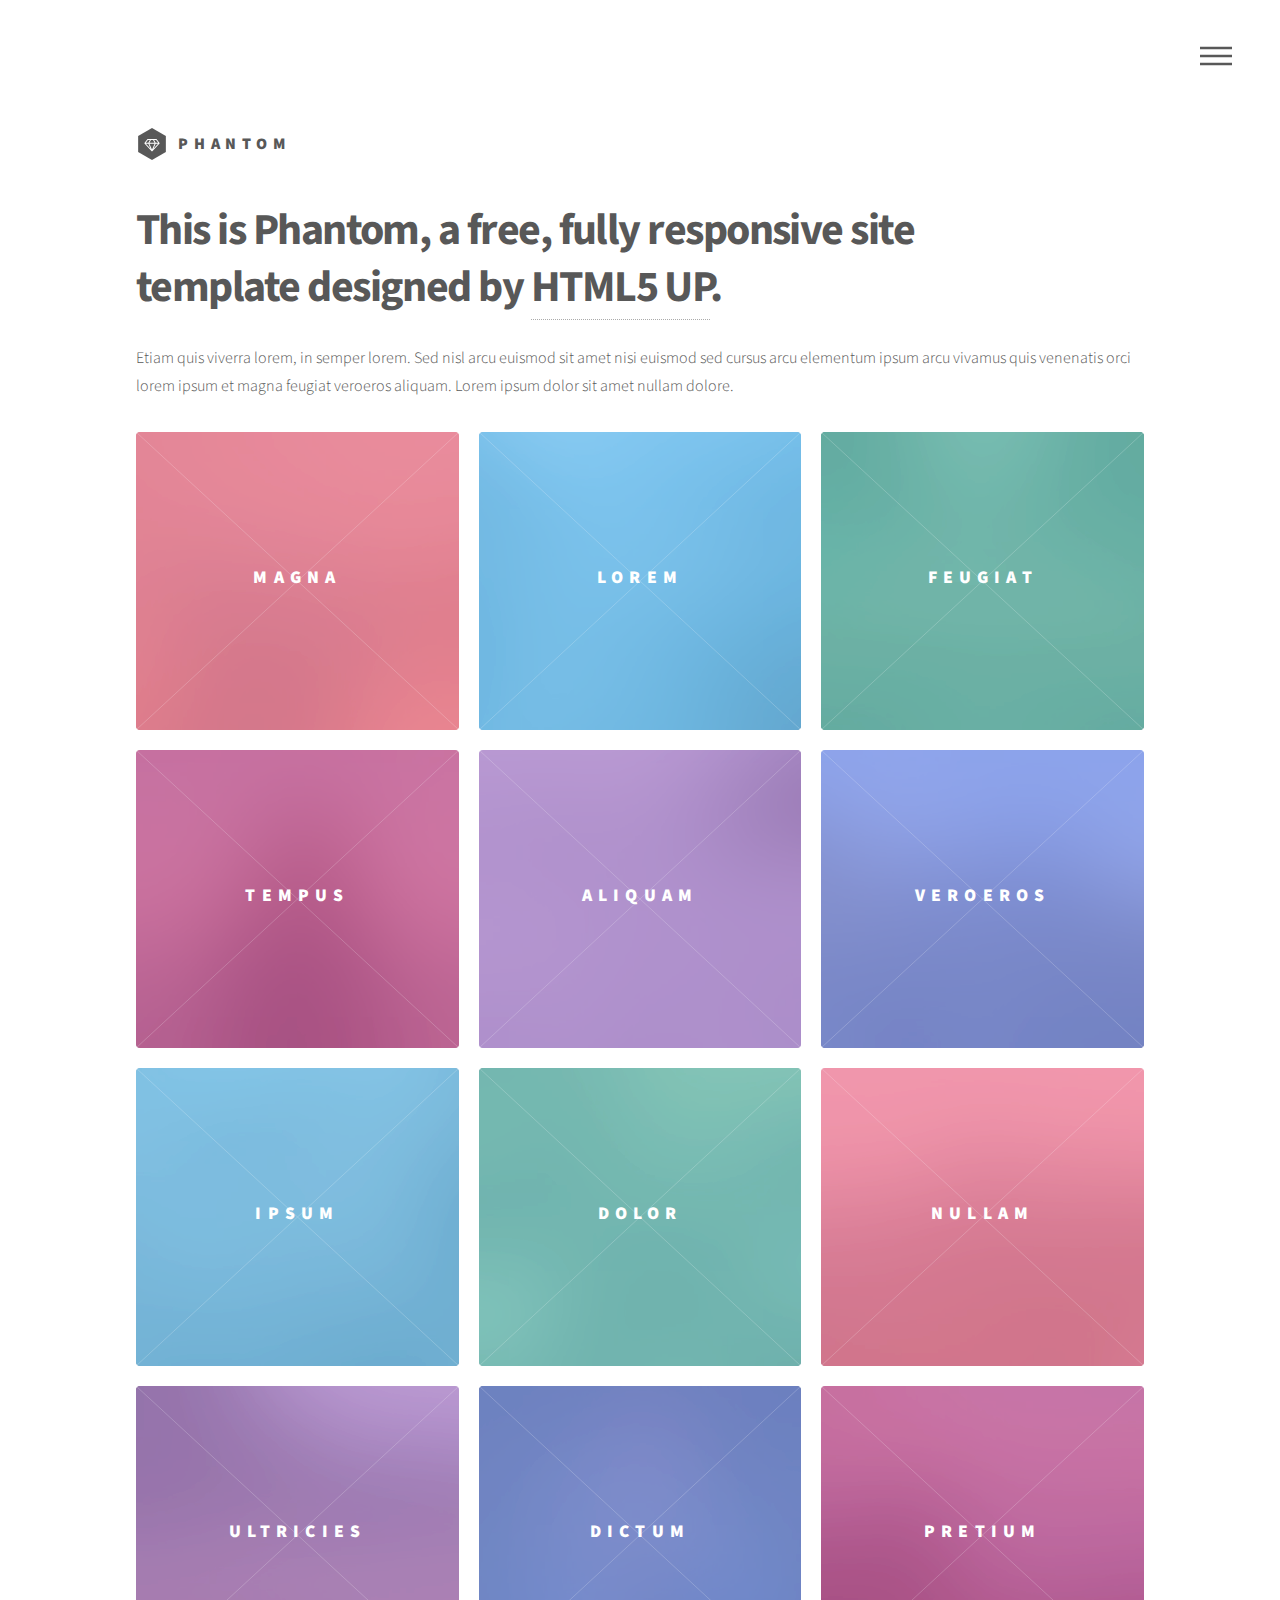
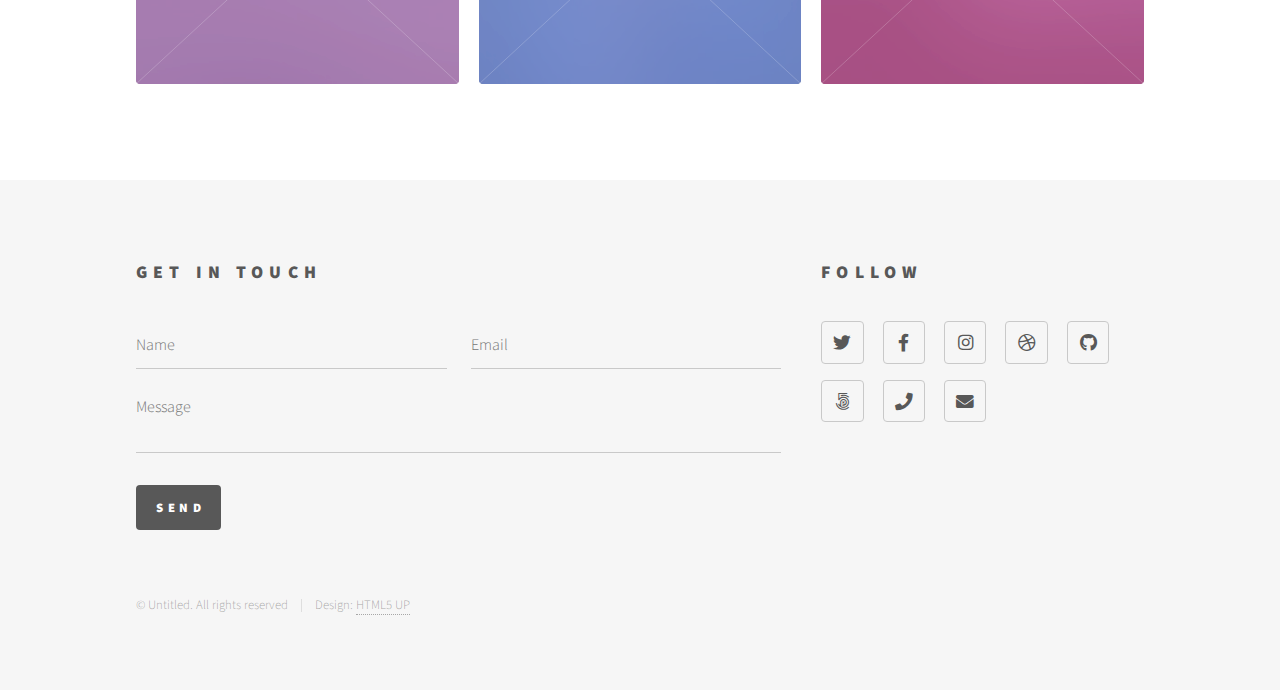
==== index.html @ 8026eed3 "Add files via upload" ====
<!DOCTYPE HTML>
<!--
	Phantom by HTML5 UP
	html5up.net | @ajlkn
	Free for personal and commercial use under the CCA 3.0 license (html5up.net/license)
-->
<html>
	<head>
		<title>Phantom by HTML5 UP</title>
		<meta charset="utf-8" />
		<meta name="viewport" content="width=device-width, initial-scale=1, user-scalable=no" />
		<link rel="stylesheet" href="assets/css/main.css" />
		<noscript><link rel="stylesheet" href="assets/css/noscript.css" /></noscript>
	</head>
	<body class="is-preload">
		<!-- Wrapper -->
			<div id="wrapper">

				<!-- Header -->
					<header id="header">
						<div class="inner">

							<!-- Logo -->
								<a href="index.html" class="logo">
									<span class="symbol"><img src="images/logo.svg" alt="" /></span><span class="title">Phantom</span>
								</a>

							<!-- Nav -->
								<nav>
									<ul>
										<li><a href="#menu">Menu</a></li>
									</ul>
								</nav>

						</div>
					</header>

				<!-- Menu -->
					<nav id="menu">
						<h2>Menu</h2>
						<ul>
							<li><a href="index.html">Home</a></li>
							<li><a href="generic.html">Ipsum veroeros</a></li>
							<li><a href="generic.html">Tempus etiam</a></li>
							<li><a href="generic.html">Consequat dolor</a></li>
							<li><a href="elements.html">Elements</a></li>
						</ul>
					</nav>

				<!-- Main -->
					<div id="main">
						<div class="inner">
							<header>
								<h1>This is Phantom, a free, fully responsive site<br />
								template designed by <a href="http://html5up.net">HTML5 UP</a>.</h1>
								<p>Etiam quis viverra lorem, in semper lorem. Sed nisl arcu euismod sit amet nisi euismod sed cursus arcu elementum ipsum arcu vivamus quis venenatis orci lorem ipsum et magna feugiat veroeros aliquam. Lorem ipsum dolor sit amet nullam dolore.</p>
							</header>
							<section class="tiles">
								<article class="style1">
									<span class="image">
										<img src="images/pic01.jpg" alt="" />
									</span>
									<a href="generic.html">
										<h2>Magna</h2>
										<div class="content">
											<p>Sed nisl arcu euismod sit amet nisi lorem etiam dolor veroeros et feugiat.</p>
										</div>
									</a>
								</article>
								<article class="style2">
									<span class="image">
										<img src="images/pic02.jpg" alt="" />
									</span>
									<a href="generic.html">
										<h2>Lorem</h2>
										<div class="content">
											<p>Sed nisl arcu euismod sit amet nisi lorem etiam dolor veroeros et feugiat.</p>
										</div>
									</a>
								</article>
								<article class="style3">
									<span class="image">
										<img src="images/pic03.jpg" alt="" />
									</span>
									<a href="generic.html">
										<h2>Feugiat</h2>
										<div class="content">
											<p>Sed nisl arcu euismod sit amet nisi lorem etiam dolor veroeros et feugiat.</p>
										</div>
									</a>
								</article>
								<article class="style4">
									<span class="image">
										<img src="images/pic04.jpg" alt="" />
									</span>
									<a href="generic.html">
										<h2>Tempus</h2>
										<div class="content">
											<p>Sed nisl arcu euismod sit amet nisi lorem etiam dolor veroeros et feugiat.</p>
										</div>
									</a>
								</article>
								<article class="style5">
									<span class="image">
										<img src="images/pic05.jpg" alt="" />
									</span>
									<a href="generic.html">
										<h2>Aliquam</h2>
										<div class="content">
											<p>Sed nisl arcu euismod sit amet nisi lorem etiam dolor veroeros et feugiat.</p>
										</div>
									</a>
								</article>
								<article class="style6">
									<span class="image">
										<img src="images/pic06.jpg" alt="" />
									</span>
									<a href="generic.html">
										<h2>Veroeros</h2>
										<div class="content">
											<p>Sed nisl arcu euismod sit amet nisi lorem etiam dolor veroeros et feugiat.</p>
										</div>
									</a>
								</article>
								<article class="style2">
									<span class="image">
										<img src="images/pic07.jpg" alt="" />
									</span>
									<a href="generic.html">
										<h2>Ipsum</h2>
										<div class="content">
											<p>Sed nisl arcu euismod sit amet nisi lorem etiam dolor veroeros et feugiat.</p>
										</div>
									</a>
								</article>
								<article class="style3">
									<span class="image">
										<img src="images/pic08.jpg" alt="" />
									</span>
									<a href="generic.html">
										<h2>Dolor</h2>
										<div class="content">
											<p>Sed nisl arcu euismod sit amet nisi lorem etiam dolor veroeros et feugiat.</p>
										</div>
									</a>
								</article>
								<article class="style1">
									<span class="image">
										<img src="images/pic09.jpg" alt="" />
									</span>
									<a href="generic.html">
										<h2>Nullam</h2>
										<div class="content">
											<p>Sed nisl arcu euismod sit amet nisi lorem etiam dolor veroeros et feugiat.</p>
										</div>
									</a>
								</article>
								<article class="style5">
									<span class="image">
										<img src="images/pic10.jpg" alt="" />
									</span>
									<a href="generic.html">
										<h2>Ultricies</h2>
										<div class="content">
											<p>Sed nisl arcu euismod sit amet nisi lorem etiam dolor veroeros et feugiat.</p>
										</div>
									</a>
								</article>
								<article class="style6">
									<span class="image">
										<img src="images/pic11.jpg" alt="" />
									</span>
									<a href="generic.html">
										<h2>Dictum</h2>
										<div class="content">
											<p>Sed nisl arcu euismod sit amet nisi lorem etiam dolor veroeros et feugiat.</p>
										</div>
									</a>
								</article>
								<article class="style4">
									<span class="image">
										<img src="images/pic12.jpg" alt="" />
									</span>
									<a href="generic.html">
										<h2>Pretium</h2>
										<div class="content">
											<p>Sed nisl arcu euismod sit amet nisi lorem etiam dolor veroeros et feugiat.</p>
										</div>
									</a>
								</article>
							</section>
						</div>
					</div>

				<!-- Footer -->
					<footer id="footer">
						<div class="inner">
							<section>
								<h2>Get in touch</h2>
								<form method="post" action="#">
									<div class="fields">
										<div class="field half">
											<input type="text" name="name" id="name" placeholder="Name" />
										</div>
										<div class="field half">
											<input type="email" name="email" id="email" placeholder="Email" />
										</div>
										<div class="field">
											<textarea name="message" id="message" placeholder="Message"></textarea>
										</div>
									</div>
									<ul class="actions">
										<li><input type="submit" value="Send" class="primary" /></li>
									</ul>
								</form>
							</section>
							<section>
								<h2>Follow</h2>
								<ul class="icons">
									<li><a href="#" class="icon brands style2 fa-twitter"><span class="label">Twitter</span></a></li>
									<li><a href="#" class="icon brands style2 fa-facebook-f"><span class="label">Facebook</span></a></li>
									<li><a href="#" class="icon brands style2 fa-instagram"><span class="label">Instagram</span></a></li>
									<li><a href="#" class="icon brands style2 fa-dribbble"><span class="label">Dribbble</span></a></li>
									<li><a href="#" class="icon brands style2 fa-github"><span class="label">GitHub</span></a></li>
									<li><a href="#" class="icon brands style2 fa-500px"><span class="label">500px</span></a></li>
									<li><a href="#" class="icon solid style2 fa-phone"><span class="label">Phone</span></a></li>
									<li><a href="#" class="icon solid style2 fa-envelope"><span class="label">Email</span></a></li>
								</ul>
							</section>
							<ul class="copyright">
								<li>&copy; Untitled. All rights reserved</li><li>Design: <a href="http://html5up.net">HTML5 UP</a></li>
							</ul>
						</div>
					</footer>

			</div>

		<!-- Scripts -->
			<script src="assets/js/jquery.min.js"></script>
			<script src="assets/js/browser.min.js"></script>
			<script src="assets/js/breakpoints.min.js"></script>
			<script src="assets/js/util.js"></script>
			<script src="assets/js/main.js"></script>

	</body>
</html>
---- assets/css/main.css ----
@import url(fontawesome-all.min.css);
@import url("https://fonts.googleapis.com/css?family=Source+Sans+Pro:300,700,900");

/*
	Phantom by HTML5 UP
	html5up.net | @ajlkn
	Free for personal and commercial use under the CCA 3.0 license (html5up.net/license)
*/

html, body, div, span, applet, object,
iframe, h1, h2, h3, h4, h5, h6, p, blockquote,
pre, a, abbr, acronym, address, big, cite,
code, del, dfn, em, img, ins, kbd, q, s, samp,
small, strike, strong, sub, sup, tt, var, b,
u, i, center, dl, dt, dd, ol, ul, li, fieldset,
form, label, legend, table, caption, tbody,
tfoot, thead, tr, th, td, article, aside,
canvas, details, embed, figure, figcaption,
footer, header, hgroup, menu, nav, output, ruby,
section, summary, time, mark, audio, video {
	margin: 0;
	padding: 0;
	border: 0;
	font-size: 100%;
	font: inherit;
	vertical-align: baseline;}

article, aside, details, figcaption, figure,
footer, header, hgroup, menu, nav, section {
	display: block;}

body {
	line-height: 1;
}

ol, ul {
	list-style: none;
}

blockquote, q {
	quotes: none;
}

	blockquote:before, blockquote:after, q:before, q:after {
		content: '';
		content: none;
	}

table {
	border-collapse: collapse;
	border-spacing: 0;
}

body {
	-webkit-text-size-adjust: none;
}

mark {
	background-color: transparent;
	color: inherit;
}

input::-moz-focus-inner {
	border: 0;
	padding: 0;
}

input, select, textarea {
	-moz-appearance: none;
	-webkit-appearance: none;
	-ms-appearance: none;
	appearance: none;
}

/* Basic */

	@-ms-viewport {
		width: device-width;
	}

	body {
		-ms-overflow-style: scrollbar;
	}

	@media screen and (max-width: 480px) {

		html, body {
			min-width: 320px;
		}

	}

	html {
		box-sizing: border-box;
	}

	*, *:before, *:after {
		box-sizing: inherit;
	}

	body {
		background: #ffffff;
	}

		body.is-preload *, body.is-preload *:before, body.is-preload *:after {
			-moz-animation: none !important;
			-webkit-animation: none !important;
			-ms-animation: none !important;
			animation: none !important;
			-moz-transition: none !important;
			-webkit-transition: none !important;
			-ms-transition: none !important;
			transition: none !important;
		}

/* Type */

	body, input, select, textarea {
		color: #585858;
		font-family: "Source Sans Pro", Helvetica, sans-serif;
		font-size: 16pt;
		font-weight: 300;
		line-height: 1.75;
	}

		@media screen and (max-width: 1680px) {

			body, input, select, textarea {
				font-size: 14pt;
			}

		}

		@media screen and (max-width: 1280px) {

			body, input, select, textarea {
				font-size: 12pt;
			}

		}

	a {
		-moz-transition: border-bottom-color 0.2s ease, color 0.2s ease;
		-webkit-transition: border-bottom-color 0.2s ease, color 0.2s ease;
		-ms-transition: border-bottom-color 0.2s ease, color 0.2s ease;
		transition: border-bottom-color 0.2s ease, color 0.2s ease;
		text-decoration: none;
		color: #585858;
		border-bottom: dotted 1px rgba(88, 88, 88, 0.5);
	}

		a:hover {
			border-bottom-color: transparent;
			color: #f2849e !important;
		}

	strong, b {
		font-weight: 900;
	}

	em, i {
		font-style: italic;
	}

	p {
		margin: 0 0 2em 0;
	}

	h1 {
		font-size: 2.75em;
		font-weight: 700;
		line-height: 1.3;
		margin: 0 0 1em 0;
		letter-spacing: -0.035em;
	}

		h1 a {
			color: inherit;
		}

		@media screen and (max-width: 736px) {

			h1 {
				font-size: 2em;
				margin: 0 0 1em 0;
			}

		}

		@media screen and (max-width: 360px) {

			h1 {
				font-size: 1.75em;
			}

		}

	h2, h3, h4, h5, h6 {
		font-weight: 900;
		line-height: 1.5;
		margin: 0 0 2em 0;
		text-transform: uppercase;
		letter-spacing: 0.35em;
	}

		h2 a, h3 a, h4 a, h5 a, h6 a {
			color: inherit;
		}

	h2 {
		font-size: 1.1em;
	}

	h3 {
		font-size: 1em;
	}

	h4 {
		font-size: 0.8em;
	}

	h5 {
		font-size: 0.8em;
	}

	h6 {
		font-size: 0.8em;
	}

	@media screen and (max-width: 980px) {

		h1 br, h2 br, h3 br, h4 br, h5 br, h6 br {
			display: none;
		}

	}

	@media screen and (max-width: 736px) {

		h2 {
			font-size: 1em;
		}

		h3 {
			font-size: 0.8em;
		}

	}

	sub {
		font-size: 0.8em;
		position: relative;
		top: 0.5em;
	}

	sup {
		font-size: 0.8em;
		position: relative;
		top: -0.5em;
	}

	blockquote {
		border-left: solid 4px #c9c9c9;
		font-style: italic;
		margin: 0 0 2em 0;
		padding: 0.5em 0 0.5em 2em;
	}

	code {
		background: rgba(144, 144, 144, 0.075);
		border-radius: 4px;
		border: solid 1px #c9c9c9;
		font-family: "Courier New", monospace;
		font-size: 0.9em;
		margin: 0 0.25em;
		padding: 0.25em 0.65em;
	}

	pre {
		-webkit-overflow-scrolling: touch;
		font-family: "Courier New", monospace;
		font-size: 0.9em;
		margin: 0 0 2em 0;
	}

		pre code {
			display: block;
			line-height: 1.75;
			padding: 1em 1.5em;
			overflow-x: auto;
		}

	hr {
		border: 0;
		border-bottom: solid 1px #c9c9c9;
		margin: 2em 0;
	}

		hr.major {
			margin: 3em 0;
		}

	.align-left {
		text-align: left;
	}

	.align-center {
		text-align: center;
	}

	.align-right {
		text-align: right;
	}

/* Row */

	.row {
		display: flex;
		flex-wrap: wrap;
		box-sizing: border-box;
		align-items: stretch;
	}

		.row > * {
			box-sizing: border-box;
		}

		.row.gtr-uniform > * > :last-child {
			margin-bottom: 0;
		}

		.row.aln-left {
			justify-content: flex-start;
		}

		.row.aln-center {
			justify-content: center;
		}

		.row.aln-right {
			justify-content: flex-end;
		}

		.row.aln-top {
			align-items: flex-start;
		}

		.row.aln-middle {
			align-items: center;
		}

		.row.aln-bottom {
			align-items: flex-end;
		}

		.row > .imp {
			order: -1;
		}

		.row > .col-1 {
			width: 8.33333%;
		}

		.row > .off-1 {
			margin-left: 8.33333%;
		}

		.row > .col-2 {
			width: 16.66667%;
		}

		.row > .off-2 {
			margin-left: 16.66667%;
		}

		.row > .col-3 {
			width: 25%;
		}

		.row > .off-3 {
			margin-left: 25%;
		}

		.row > .col-4 {
			width: 33.33333%;
		}

		.row > .off-4 {
			margin-left: 33.33333%;
		}

		.row > .col-5 {
			width: 41.66667%;
		}

		.row > .off-5 {
			margin-left: 41.66667%;
		}

		.row > .col-6 {
			width: 50%;
		}

		.row > .off-6 {
			margin-left: 50%;
		}

		.row > .col-7 {
			width: 58.33333%;
		}

		.row > .off-7 {
			margin-left: 58.33333%;
		}

		.row > .col-8 {
			width: 66.66667%;
		}

		.row > .off-8 {
			margin-left: 66.66667%;
		}

		.row > .col-9 {
			width: 75%;
		}

		.row > .off-9 {
			margin-left: 75%;
		}

		.row > .col-10 {
			width: 83.33333%;
		}

		.row > .off-10 {
			margin-left: 83.33333%;
		}

		.row > .col-11 {
			width: 91.66667%;
		}

		.row > .off-11 {
			margin-left: 91.66667%;
		}

		.row > .col-12 {
			width: 100%;
		}

		.row > .off-12 {
			margin-left: 100%;
		}

		.row.gtr-0 {
			margin-top: 0;
			margin-left: 0em;
		}

			.row.gtr-0 > * {
				padding: 0 0 0 0em;
			}

			.row.gtr-0.gtr-uniform {
				margin-top: 0em;
			}

				.row.gtr-0.gtr-uniform > * {
					padding-top: 0em;
				}

		.row.gtr-25 {
			margin-top: 0;
			margin-left: -0.5em;
		}

			.row.gtr-25 > * {
				padding: 0 0 0 0.5em;
			}

			.row.gtr-25.gtr-uniform {
				margin-top: -0.5em;
			}

				.row.gtr-25.gtr-uniform > * {
					padding-top: 0.5em;
				}

		.row.gtr-50 {
			margin-top: 0;
			margin-left: -1em;
		}

			.row.gtr-50 > * {
				padding: 0 0 0 1em;
			}

			.row.gtr-50.gtr-uniform {
				margin-top: -1em;
			}

				.row.gtr-50.gtr-uniform > * {
					padding-top: 1em;
				}

		.row {
			margin-top: 0;
			margin-left: -2em;
		}

			.row > * {
				padding: 0 0 0 2em;
			}

			.row.gtr-uniform {
				margin-top: -2em;
			}

				.row.gtr-uniform > * {
					padding-top: 2em;
				}

		.row.gtr-150 {
			margin-top: 0;
			margin-left: -3em;
		}

			.row.gtr-150 > * {
				padding: 0 0 0 3em;
			}

			.row.gtr-150.gtr-uniform {
				margin-top: -3em;
			}

				.row.gtr-150.gtr-uniform > * {
					padding-top: 3em;
				}

		.row.gtr-200 {
			margin-top: 0;
			margin-left: -4em;
		}

			.row.gtr-200 > * {
				padding: 0 0 0 4em;
			}

			.row.gtr-200.gtr-uniform {
				margin-top: -4em;
			}

				.row.gtr-200.gtr-uniform > * {
					padding-top: 4em;
				}

		@media screen and (max-width: 1680px) {

			.row {
				display: flex;
				flex-wrap: wrap;
				box-sizing: border-box;
				align-items: stretch;
			}

				.row > * {
					box-sizing: border-box;
				}

				.row.gtr-uniform > * > :last-child {
					margin-bottom: 0;
				}

				.row.aln-left {
					justify-content: flex-start;
				}

				.row.aln-center {
					justify-content: center;
				}

				.row.aln-right {
					justify-content: flex-end;
				}

				.row.aln-top {
					align-items: flex-start;
				}

				.row.aln-middle {
					align-items: center;
				}

				.row.aln-bottom {
					align-items: flex-end;
				}

				.row > .imp-xlarge {
					order: -1;
				}

				.row > .col-1-xlarge {
					width: 8.33333%;
				}

				.row > .off-1-xlarge {
					margin-left: 8.33333%;
				}

				.row > .col-2-xlarge {
					width: 16.66667%;
				}

				.row > .off-2-xlarge {
					margin-left: 16.66667%;
				}

				.row > .col-3-xlarge {
					width: 25%;
				}

				.row > .off-3-xlarge {
					margin-left: 25%;
				}

				.row > .col-4-xlarge {
					width: 33.33333%;
				}

				.row > .off-4-xlarge {
					margin-left: 33.33333%;
				}

				.row > .col-5-xlarge {
					width: 41.66667%;
				}

				.row > .off-5-xlarge {
					margin-left: 41.66667%;
				}

				.row > .col-6-xlarge {
					width: 50%;
				}

				.row > .off-6-xlarge {
					margin-left: 50%;
				}

				.row > .col-7-xlarge {
					width: 58.33333%;
				}

				.row > .off-7-xlarge {
					margin-left: 58.33333%;
				}

				.row > .col-8-xlarge {
					width: 66.66667%;
				}

				.row > .off-8-xlarge {
					margin-left: 66.66667%;
				}

				.row > .col-9-xlarge {
					width: 75%;
				}

				.row > .off-9-xlarge {
					margin-left: 75%;
				}

				.row > .col-10-xlarge {
					width: 83.33333%;
				}

				.row > .off-10-xlarge {
					margin-left: 83.33333%;
				}

				.row > .col-11-xlarge {
					width: 91.66667%;
				}

				.row > .off-11-xlarge {
					margin-left: 91.66667%;
				}

				.row > .col-12-xlarge {
					width: 100%;
				}

				.row > .off-12-xlarge {
					margin-left: 100%;
				}

				.row.gtr-0 {
					margin-top: 0;
					margin-left: 0em;
				}

					.row.gtr-0 > * {
						padding: 0 0 0 0em;
					}

					.row.gtr-0.gtr-uniform {
						margin-top: 0em;
					}

						.row.gtr-0.gtr-uniform > * {
							padding-top: 0em;
						}

				.row.gtr-25 {
					margin-top: 0;
					margin-left: -0.5em;
				}

					.row.gtr-25 > * {
						padding: 0 0 0 0.5em;
					}

					.row.gtr-25.gtr-uniform {
						margin-top: -0.5em;
					}

						.row.gtr-25.gtr-uniform > * {
							padding-top: 0.5em;
						}

				.row.gtr-50 {
					margin-top: 0;
					margin-left: -1em;
				}

					.row.gtr-50 > * {
						padding: 0 0 0 1em;
					}

					.row.gtr-50.gtr-uniform {
						margin-top: -1em;
					}

						.row.gtr-50.gtr-uniform > * {
							padding-top: 1em;
						}

				.row {
					margin-top: 0;
					margin-left: -2em;
				}

					.row > * {
						padding: 0 0 0 2em;
					}

					.row.gtr-uniform {
						margin-top: -2em;
					}

						.row.gtr-uniform > * {
							padding-top: 2em;
						}

				.row.gtr-150 {
					margin-top: 0;
					margin-left: -3em;
				}

					.row.gtr-150 > * {
						padding: 0 0 0 3em;
					}

					.row.gtr-150.gtr-uniform {
						margin-top: -3em;
					}

						.row.gtr-150.gtr-uniform > * {
							padding-top: 3em;
						}

				.row.gtr-200 {
					margin-top: 0;
					margin-left: -4em;
				}

					.row.gtr-200 > * {
						padding: 0 0 0 4em;
					}

					.row.gtr-200.gtr-uniform {
						margin-top: -4em;
					}

						.row.gtr-200.gtr-uniform > * {
							padding-top: 4em;
						}

		}

		@media screen and (max-width: 1280px) {

			.row {
				display: flex;
				flex-wrap: wrap;
				box-sizing: border-box;
				align-items: stretch;
			}

				.row > * {
					box-sizing: border-box;
				}

				.row.gtr-uniform > * > :last-child {
					margin-bottom: 0;
				}

				.row.aln-left {
					justify-content: flex-start;
				}

				.row.aln-center {
					justify-content: center;
				}

				.row.aln-right {
					justify-content: flex-end;
				}

				.row.aln-top {
					align-items: flex-start;
				}

				.row.aln-middle {
					align-items: center;
				}

				.row.aln-bottom {
					align-items: flex-end;
				}

				.row > .imp-large {
					order: -1;
				}

				.row > .col-1-large {
					width: 8.33333%;
				}

				.row > .off-1-large {
					margin-left: 8.33333%;
				}

				.row > .col-2-large {
					width: 16.66667%;
				}

				.row > .off-2-large {
					margin-left: 16.66667%;
				}

				.row > .col-3-large {
					width: 25%;
				}

				.row > .off-3-large {
					margin-left: 25%;
				}

				.row > .col-4-large {
					width: 33.33333%;
				}

				.row > .off-4-large {
					margin-left: 33.33333%;
				}

				.row > .col-5-large {
					width: 41.66667%;
				}

				.row > .off-5-large {
					margin-left: 41.66667%;
				}

				.row > .col-6-large {
					width: 50%;
				}

				.row > .off-6-large {
					margin-left: 50%;
				}

				.row > .col-7-large {
					width: 58.33333%;
				}

				.row > .off-7-large {
					margin-left: 58.33333%;
				}

				.row > .col-8-large {
					width: 66.66667%;
				}

				.row > .off-8-large {
					margin-left: 66.66667%;
				}

				.row > .col-9-large {
					width: 75%;
				}

				.row > .off-9-large {
					margin-left: 75%;
				}

				.row > .col-10-large {
					width: 83.33333%;
				}

				.row > .off-10-large {
					margin-left: 83.33333%;
				}

				.row > .col-11-large {
					width: 91.66667%;
				}

				.row > .off-11-large {
					margin-left: 91.66667%;
				}

				.row > .col-12-large {
					width: 100%;
				}

				.row > .off-12-large {
					margin-left: 100%;
				}

				.row.gtr-0 {
					margin-top: 0;
					margin-left: 0em;
				}

					.row.gtr-0 > * {
						padding: 0 0 0 0em;
					}

					.row.gtr-0.gtr-uniform {
						margin-top: 0em;
					}

						.row.gtr-0.gtr-uniform > * {
							padding-top: 0em;
						}

				.row.gtr-25 {
					margin-top: 0;
					margin-left: -0.5em;
				}

					.row.gtr-25 > * {
						padding: 0 0 0 0.5em;
					}

					.row.gtr-25.gtr-uniform {
						margin-top: -0.5em;
					}

						.row.gtr-25.gtr-uniform > * {
							padding-top: 0.5em;
						}

				.row.gtr-50 {
					margin-top: 0;
					margin-left: -1em;
				}

					.row.gtr-50 > * {
						padding: 0 0 0 1em;
					}

					.row.gtr-50.gtr-uniform {
						margin-top: -1em;
					}

						.row.gtr-50.gtr-uniform > * {
							padding-top: 1em;
						}

				.row {
					margin-top: 0;
					margin-left: -2em;
				}

					.row > * {
						padding: 0 0 0 2em;
					}

					.row.gtr-uniform {
						margin-top: -2em;
					}

						.row.gtr-uniform > * {
							padding-top: 2em;
						}

				.row.gtr-150 {
					margin-top: 0;
					margin-left: -3em;
				}

					.row.gtr-150 > * {
						padding: 0 0 0 3em;
					}

					.row.gtr-150.gtr-uniform {
						margin-top: -3em;
					}

						.row.gtr-150.gtr-uniform > * {
							padding-top: 3em;
						}

				.row.gtr-200 {
					margin-top: 0;
					margin-left: -4em;
				}

					.row.gtr-200 > * {
						padding: 0 0 0 4em;
					}

					.row.gtr-200.gtr-uniform {
						margin-top: -4em;
					}

						.row.gtr-200.gtr-uniform > * {
							padding-top: 4em;
						}

		}

		@media screen and (max-width: 980px) {

			.row {
				display: flex;
				flex-wrap: wrap;
				box-sizing: border-box;
				align-items: stretch;
			}

				.row > * {
					box-sizing: border-box;
				}

				.row.gtr-uniform > * > :last-child {
					margin-bottom: 0;
				}

				.row.aln-left {
					justify-content: flex-start;
				}

				.row.aln-center {
					justify-content: center;
				}

				.row.aln-right {
					justify-content: flex-end;
				}

				.row.aln-top {
					align-items: flex-start;
				}

				.row.aln-middle {
					align-items: center;
				}

				.row.aln-bottom {
					align-items: flex-end;
				}

				.row > .imp-medium {
					order: -1;
				}

				.row > .col-1-medium {
					width: 8.33333%;
				}

				.row > .off-1-medium {
					margin-left: 8.33333%;
				}

				.row > .col-2-medium {
					width: 16.66667%;
				}

				.row > .off-2-medium {
					margin-left: 16.66667%;
				}

				.row > .col-3-medium {
					width: 25%;
				}

				.row > .off-3-medium {
					margin-left: 25%;
				}

				.row > .col-4-medium {
					width: 33.33333%;
				}

				.row > .off-4-medium {
					margin-left: 33.33333%;
				}

				.row > .col-5-medium {
					width: 41.66667%;
				}

				.row > .off-5-medium {
					margin-left: 41.66667%;
				}

				.row > .col-6-medium {
					width: 50%;
				}

				.row > .off-6-medium {
					margin-left: 50%;
				}

				.row > .col-7-medium {
					width: 58.33333%;
				}

				.row > .off-7-medium {
					margin-left: 58.33333%;
				}

				.row > .col-8-medium {
					width: 66.66667%;
				}

				.row > .off-8-medium {
					margin-left: 66.66667%;
				}

				.row > .col-9-medium {
					width: 75%;
				}

				.row > .off-9-medium {
					margin-left: 75%;
				}

				.row > .col-10-medium {
					width: 83.33333%;
				}

				.row > .off-10-medium {
					margin-left: 83.33333%;
				}

				.row > .col-11-medium {
					width: 91.66667%;
				}

				.row > .off-11-medium {
					margin-left: 91.66667%;
				}

				.row > .col-12-medium {
					width: 100%;
				}

				.row > .off-12-medium {
					margin-left: 100%;
				}

				.row.gtr-0 {
					margin-top: 0;
					margin-left: 0em;
				}

					.row.gtr-0 > * {
						padding: 0 0 0 0em;
					}

					.row.gtr-0.gtr-uniform {
						margin-top: 0em;
					}

						.row.gtr-0.gtr-uniform > * {
							padding-top: 0em;
						}

				.row.gtr-25 {
					margin-top: 0;
					margin-left: -0.375em;
				}

					.row.gtr-25 > * {
						padding: 0 0 0 0.375em;
					}

					.row.gtr-25.gtr-uniform {
						margin-top: -0.375em;
					}

						.row.gtr-25.gtr-uniform > * {
							padding-top: 0.375em;
						}

				.row.gtr-50 {
					margin-top: 0;
					margin-left: -0.75em;
				}

					.row.gtr-50 > * {
						padding: 0 0 0 0.75em;
					}

					.row.gtr-50.gtr-uniform {
						margin-top: -0.75em;
					}

						.row.gtr-50.gtr-uniform > * {
							padding-top: 0.75em;
						}

				.row {
					margin-top: 0;
					margin-left: -1.5em;
				}

					.row > * {
						padding: 0 0 0 1.5em;
					}

					.row.gtr-uniform {
						margin-top: -1.5em;
					}

						.row.gtr-uniform > * {
							padding-top: 1.5em;
						}

				.row.gtr-150 {
					margin-top: 0;
					margin-left: -2.25em;
				}

					.row.gtr-150 > * {
						padding: 0 0 0 2.25em;
					}

					.row.gtr-150.gtr-uniform {
						margin-top: -2.25em;
					}

						.row.gtr-150.gtr-uniform > * {
							padding-top: 2.25em;
						}

				.row.gtr-200 {
					margin-top: 0;
					margin-left: -3em;
				}

					.row.gtr-200 > * {
						padding: 0 0 0 3em;
					}

					.row.gtr-200.gtr-uniform {
						margin-top: -3em;
					}

						.row.gtr-200.gtr-uniform > * {
							padding-top: 3em;
						}

		}

		@media screen and (max-width: 736px) {

			.row {
				display: flex;
				flex-wrap: wrap;
				box-sizing: border-box;
				align-items: stretch;
			}

				.row > * {
					box-sizing: border-box;
				}

				.row.gtr-uniform > * > :last-child {
					margin-bottom: 0;
				}

				.row.aln-left {
					justify-content: flex-start;
				}

				.row.aln-center {
					justify-content: center;
				}

				.row.aln-right {
					justify-content: flex-end;
				}

				.row.aln-top {
					align-items: flex-start;
				}

				.row.aln-middle {
					align-items: center;
				}

				.row.aln-bottom {
					align-items: flex-end;
				}

				.row > .imp-small {
					order: -1;
				}

				.row > .col-1-small {
					width: 8.33333%;
				}

				.row > .off-1-small {
					margin-left: 8.33333%;
				}

				.row > .col-2-small {
					width: 16.66667%;
				}

				.row > .off-2-small {
					margin-left: 16.66667%;
				}

				.row > .col-3-small {
					width: 25%;
				}

				.row > .off-3-small {
					margin-left: 25%;
				}

				.row > .col-4-small {
					width: 33.33333%;
				}

				.row > .off-4-small {
					margin-left: 33.33333%;
				}

				.row > .col-5-small {
					width: 41.66667%;
				}

				.row > .off-5-small {
					margin-left: 41.66667%;
				}

				.row > .col-6-small {
					width: 50%;
				}

				.row > .off-6-small {
					margin-left: 50%;
				}

				.row > .col-7-small {
					width: 58.33333%;
				}

				.row > .off-7-small {
					margin-left: 58.33333%;
				}

				.row > .col-8-small {
					width: 66.66667%;
				}

				.row > .off-8-small {
					margin-left: 66.66667%;
				}

				.row > .col-9-small {
					width: 75%;
				}

				.row > .off-9-small {
					margin-left: 75%;
				}

				.row > .col-10-small {
					width: 83.33333%;
				}

				.row > .off-10-small {
					margin-left: 83.33333%;
				}

				.row > .col-11-small {
					width: 91.66667%;
				}

				.row > .off-11-small {
					margin-left: 91.66667%;
				}

				.row > .col-12-small {
					width: 100%;
				}

				.row > .off-12-small {
					margin-left: 100%;
				}

				.row.gtr-0 {
					margin-top: 0;
					margin-left: 0em;
				}

					.row.gtr-0 > * {
						padding: 0 0 0 0em;
					}

					.row.gtr-0.gtr-uniform {
						margin-top: 0em;
					}

						.row.gtr-0.gtr-uniform > * {
							padding-top: 0em;
						}

				.row.gtr-25 {
					margin-top: 0;
					margin-left: -0.25em;
				}

					.row.gtr-25 > * {
						padding: 0 0 0 0.25em;
					}

					.row.gtr-25.gtr-uniform {
						margin-top: -0.25em;
					}

						.row.gtr-25.gtr-uniform > * {
							padding-top: 0.25em;
						}

				.row.gtr-50 {
					margin-top: 0;
					margin-left: -0.5em;
				}

					.row.gtr-50 > * {
						padding: 0 0 0 0.5em;
					}

					.row.gtr-50.gtr-uniform {
						margin-top: -0.5em;
					}

						.row.gtr-50.gtr-uniform > * {
							padding-top: 0.5em;
						}

				.row {
					margin-top: 0;
					margin-left: -1em;
				}

					.row > * {
						padding: 0 0 0 1em;
					}

					.row.gtr-uniform {
						margin-top: -1em;
					}

						.row.gtr-uniform > * {
							padding-top: 1em;
						}

				.row.gtr-150 {
					margin-top: 0;
					margin-left: -1.5em;
				}

					.row.gtr-150 > * {
						padding: 0 0 0 1.5em;
					}

					.row.gtr-150.gtr-uniform {
						margin-top: -1.5em;
					}

						.row.gtr-150.gtr-uniform > * {
							padding-top: 1.5em;
						}

				.row.gtr-200 {
					margin-top: 0;
					margin-left: -2em;
				}

					.row.gtr-200 > * {
						padding: 0 0 0 2em;
					}

					.row.gtr-200.gtr-uniform {
						margin-top: -2em;
					}

						.row.gtr-200.gtr-uniform > * {
							padding-top: 2em;
						}

		}

		@media screen and (max-width: 480px) {

			.row {
				display: flex;
				flex-wrap: wrap;
				box-sizing: border-box;
				align-items: stretch;
			}

				.row > * {
					box-sizing: border-box;
				}

				.row.gtr-uniform > * > :last-child {
					margin-bottom: 0;
				}

				.row.aln-left {
					justify-content: flex-start;
				}

				.row.aln-center {
					justify-content: center;
				}

				.row.aln-right {
					justify-content: flex-end;
				}

				.row.aln-top {
					align-items: flex-start;
				}

				.row.aln-middle {
					align-items: center;
				}

				.row.aln-bottom {
					align-items: flex-end;
				}

				.row > .imp-xsmall {
					order: -1;
				}

				.row > .col-1-xsmall {
					width: 8.33333%;
				}

				.row > .off-1-xsmall {
					margin-left: 8.33333%;
				}

				.row > .col-2-xsmall {
					width: 16.66667%;
				}

				.row > .off-2-xsmall {
					margin-left: 16.66667%;
				}

				.row > .col-3-xsmall {
					width: 25%;
				}

				.row > .off-3-xsmall {
					margin-left: 25%;
				}

				.row > .col-4-xsmall {
					width: 33.33333%;
				}

				.row > .off-4-xsmall {
					margin-left: 33.33333%;
				}

				.row > .col-5-xsmall {
					width: 41.66667%;
				}

				.row > .off-5-xsmall {
					margin-left: 41.66667%;
				}

				.row > .col-6-xsmall {
					width: 50%;
				}

				.row > .off-6-xsmall {
					margin-left: 50%;
				}

				.row > .col-7-xsmall {
					width: 58.33333%;
				}

				.row > .off-7-xsmall {
					margin-left: 58.33333%;
				}

				.row > .col-8-xsmall {
					width: 66.66667%;
				}

				.row > .off-8-xsmall {
					margin-left: 66.66667%;
				}

				.row > .col-9-xsmall {
					width: 75%;
				}

				.row > .off-9-xsmall {
					margin-left: 75%;
				}

				.row > .col-10-xsmall {
					width: 83.33333%;
				}

				.row > .off-10-xsmall {
					margin-left: 83.33333%;
				}

				.row > .col-11-xsmall {
					width: 91.66667%;
				}

				.row > .off-11-xsmall {
					margin-left: 91.66667%;
				}

				.row > .col-12-xsmall {
					width: 100%;
				}

				.row > .off-12-xsmall {
					margin-left: 100%;
				}

				.row.gtr-0 {
					margin-top: 0;
					margin-left: 0em;
				}

					.row.gtr-0 > * {
						padding: 0 0 0 0em;
					}

					.row.gtr-0.gtr-uniform {
						margin-top: 0em;
					}

						.row.gtr-0.gtr-uniform > * {
							padding-top: 0em;
						}

				.row.gtr-25 {
					margin-top: 0;
					margin-left: -0.25em;
				}

					.row.gtr-25 > * {
						padding: 0 0 0 0.25em;
					}

					.row.gtr-25.gtr-uniform {
						margin-top: -0.25em;
					}

						.row.gtr-25.gtr-uniform > * {
							padding-top: 0.25em;
						}

				.row.gtr-50 {
					margin-top: 0;
					margin-left: -0.5em;
				}

					.row.gtr-50 > * {
						padding: 0 0 0 0.5em;
					}

					.row.gtr-50.gtr-uniform {
						margin-top: -0.5em;
					}

						.row.gtr-50.gtr-uniform > * {
							padding-top: 0.5em;
						}

				.row {
					margin-top: 0;
					margin-left: -1em;
				}

					.row > * {
						padding: 0 0 0 1em;
					}

					.row.gtr-uniform {
						margin-top: -1em;
					}

						.row.gtr-uniform > * {
							padding-top: 1em;
						}

				.row.gtr-150 {
					margin-top: 0;
					margin-left: -1.5em;
				}

					.row.gtr-150 > * {
						padding: 0 0 0 1.5em;
					}

					.row.gtr-150.gtr-uniform {
						margin-top: -1.5em;
					}

						.row.gtr-150.gtr-uniform > * {
							padding-top: 1.5em;
						}

				.row.gtr-200 {
					margin-top: 0;
					margin-left: -2em;
				}

					.row.gtr-200 > * {
						padding: 0 0 0 2em;
					}

					.row.gtr-200.gtr-uniform {
						margin-top: -2em;
					}

						.row.gtr-200.gtr-uniform > * {
							padding-top: 2em;
						}

		}

/* Section/Article */

	section.special, article.special {
		text-align: center;
	}

	header p {
		margin-top: -1em;
	}

	@media screen and (max-width: 736px) {

		header p {
			margin-top: 0;
		}

	}

/* Icon */

	.icon {
		text-decoration: none;
		border-bottom: none;
		position: relative;
	}

		.icon:before {
			-moz-osx-font-smoothing: grayscale;
			-webkit-font-smoothing: antialiased;
			display: inline-block;
			font-style: normal;
			font-variant: normal;
			text-rendering: auto;
			line-height: 1;
			text-transform: none !important;
			font-family: 'Font Awesome 5 Free';
			font-weight: 400;
		}

		.icon > .label {
			display: none;
		}

		.icon:before {
			line-height: inherit;
		}

		.icon.solid:before {
			font-weight: 900;
		}

		.icon.brands:before {
			font-family: 'Font Awesome 5 Brands';
		}

		.icon.style2 {
			-moz-transition: background-color 0.2s ease-in-out, color 0.2s ease-in-out, border-color 0.2s ease-in-out;
			-webkit-transition: background-color 0.2s ease-in-out, color 0.2s ease-in-out, border-color 0.2s ease-in-out;
			-ms-transition: background-color 0.2s ease-in-out, color 0.2s ease-in-out, border-color 0.2s ease-in-out;
			transition: background-color 0.2s ease-in-out, color 0.2s ease-in-out, border-color 0.2s ease-in-out;
			background-color: transparent;
			border: solid 1px #c9c9c9;
			border-radius: 4px;
			width: 2.65em;
			height: 2.65em;
			display: inline-block;
			text-align: center;
			line-height: 2.65em;
			color: inherit;
		}

			.icon.style2:before {
				font-size: 1.1em;
			}

			.icon.style2:hover {
				color: #f2849e;
				border-color: #f2849e;
			}

			.icon.style2:active {
				background-color: rgba(242, 132, 158, 0.1);
			}

/* List */

	ol {
		list-style: decimal;
		margin: 0 0 2em 0;
		padding-left: 1.25em;
	}

		ol li {
			padding-left: 0.25em;
		}

	ul {
		list-style: disc;
		margin: 0 0 2em 0;
		padding-left: 1em;
	}

		ul li {
			padding-left: 0.5em;
		}

		ul.alt {
			list-style: none;
			padding-left: 0;
		}

			ul.alt li {
				border-top: solid 1px #c9c9c9;
				padding: 0.5em 0;
			}

				ul.alt li:first-child {
					border-top: 0;
					padding-top: 0;
				}

	dl {
		margin: 0 0 2em 0;
	}

		dl dt {
			display: block;
			font-weight: 900;
			margin: 0 0 1em 0;
		}

		dl dd {
			margin-left: 2em;
		}

/* Actions */

	ul.actions {
		display: -moz-flex;
		display: -webkit-flex;
		display: -ms-flex;
		display: flex;
		cursor: default;
		list-style: none;
		margin-left: -1em;
		padding-left: 0;
	}

		ul.actions li {
			padding: 0 0 0 1em;
			vertical-align: middle;
		}

		ul.actions.special {
			-moz-justify-content: center;
			-webkit-justify-content: center;
			-ms-justify-content: center;
			justify-content: center;
			width: 100%;
			margin-left: 0;
		}

			ul.actions.special li:first-child {
				padding-left: 0;
			}

		ul.actions.stacked {
			-moz-flex-direction: column;
			-webkit-flex-direction: column;
			-ms-flex-direction: column;
			flex-direction: column;
			margin-left: 0;
		}

			ul.actions.stacked li {
				padding: 1.3em 0 0 0;
			}

				ul.actions.stacked li:first-child {
					padding-top: 0;
				}

		ul.actions.fit {
			width: calc(100% + 1em);
		}

			ul.actions.fit li {
				-moz-flex-grow: 1;
				-webkit-flex-grow: 1;
				-ms-flex-grow: 1;
				flex-grow: 1;
				-moz-flex-shrink: 1;
				-webkit-flex-shrink: 1;
				-ms-flex-shrink: 1;
				flex-shrink: 1;
				width: 100%;
			}

				ul.actions.fit li > * {
					width: 100%;
				}

			ul.actions.fit.stacked {
				width: 100%;
			}

		@media screen and (max-width: 480px) {

			ul.actions:not(.fixed) {
				-moz-flex-direction: column;
				-webkit-flex-direction: column;
				-ms-flex-direction: column;
				flex-direction: column;
				margin-left: 0;
				width: 100% !important;
			}

				ul.actions:not(.fixed) li {
					-moz-flex-grow: 1;
					-webkit-flex-grow: 1;
					-ms-flex-grow: 1;
					flex-grow: 1;
					-moz-flex-shrink: 1;
					-webkit-flex-shrink: 1;
					-ms-flex-shrink: 1;
					flex-shrink: 1;
					padding: 1em 0 0 0;
					text-align: center;
					width: 100%;
				}

					ul.actions:not(.fixed) li > * {
						width: 100%;
					}

					ul.actions:not(.fixed) li:first-child {
						padding-top: 0;
					}

					ul.actions:not(.fixed) li input[type="submit"],
					ul.actions:not(.fixed) li input[type="reset"],
					ul.actions:not(.fixed) li input[type="button"],
					ul.actions:not(.fixed) li button,
					ul.actions:not(.fixed) li .button {
						width: 100%;
					}

						ul.actions:not(.fixed) li input[type="submit"].icon:before,
						ul.actions:not(.fixed) li input[type="reset"].icon:before,
						ul.actions:not(.fixed) li input[type="button"].icon:before,
						ul.actions:not(.fixed) li button.icon:before,
						ul.actions:not(.fixed) li .button.icon:before {
							margin-left: -0.5rem;
						}

		}

/* Icons */

	ul.icons {
		cursor: default;
		list-style: none;
		padding-left: 0;
		margin: -1em 0 2em -1em;
	}

		ul.icons li {
			display: inline-block;
			padding: 1em 0 0 1em;
		}

/* Form */

	form {
		margin: 0 0 2em 0;
		overflow-x: hidden;
	}

		form > :last-child {
			margin-bottom: 0;
		}

		form > .fields {
			display: -moz-flex;
			display: -webkit-flex;
			display: -ms-flex;
			display: flex;
			-moz-flex-wrap: wrap;
			-webkit-flex-wrap: wrap;
			-ms-flex-wrap: wrap;
			flex-wrap: wrap;
			width: calc(100% + 3em);
			margin: -1.5em 0 2em -1.5em;
		}

			form > .fields > .field {
				-moz-flex-grow: 0;
				-webkit-flex-grow: 0;
				-ms-flex-grow: 0;
				flex-grow: 0;
				-moz-flex-shrink: 0;
				-webkit-flex-shrink: 0;
				-ms-flex-shrink: 0;
				flex-shrink: 0;
				padding: 1.5em 0 0 1.5em;
				width: calc(100% - 1.5em);
			}

				form > .fields > .field.half {
					width: calc(50% - 0.75em);
				}

				form > .fields > .field.third {
					width: calc(100%/3 - 0.5em);
				}

				form > .fields > .field.quarter {
					width: calc(25% - 0.375em);
				}

		@media screen and (max-width: 480px) {

			form > .fields {
				width: calc(100% + 3em);
				margin: -1.5em 0 2em -1.5em;
			}

				form > .fields > .field {
					padding: 1.5em 0 0 1.5em;
					width: calc(100% - 1.5em);
				}

					form > .fields > .field.half {
						width: calc(100% - 1.5em);
					}

					form > .fields > .field.third {
						width: calc(100% - 1.5em);
					}

					form > .fields > .field.quarter {
						width: calc(100% - 1.5em);
					}

		}

	label {
		display: block;
		font-size: 0.9em;
		font-weight: 900;
		margin: 0 0 1em 0;
	}

	input[type="text"],
	input[type="password"],
	input[type="email"],
	input[type="tel"],
	select,
	textarea {
		-moz-appearance: none;
		-webkit-appearance: none;
		-ms-appearance: none;
		appearance: none;
		background-color: transparent;
		border: none;
		border-radius: 0;
		border-bottom: solid 1px #c9c9c9;
		color: inherit;
		display: block;
		outline: 0;
		padding: 0;
		text-decoration: none;
		width: 100%;
	}

		input[type="text"]:invalid,
		input[type="password"]:invalid,
		input[type="email"]:invalid,
		input[type="tel"]:invalid,
		select:invalid,
		textarea:invalid {
			box-shadow: none;
		}

		input[type="text"]:focus,
		input[type="password"]:focus,
		input[type="email"]:focus,
		input[type="tel"]:focus,
		select:focus,
		textarea:focus {
			border-bottom-color: #f2849e;
			box-shadow: inset 0 -1px 0 0 #f2849e;
		}

	select {
		background-image: url("data:image/svg+xml;charset=utf8,%3Csvg xmlns='http://www.w3.org/2000/svg' width='40' height='40' preserveAspectRatio='none' viewBox='0 0 40 40'%3E%3Cpath d='M9.4,12.3l10.4,10.4l10.4-10.4c0.2-0.2,0.5-0.4,0.9-0.4c0.3,0,0.6,0.1,0.9,0.4l3.3,3.3c0.2,0.2,0.4,0.5,0.4,0.9 c0,0.4-0.1,0.6-0.4,0.9L20.7,31.9c-0.2,0.2-0.5,0.4-0.9,0.4c-0.3,0-0.6-0.1-0.9-0.4L4.3,17.3c-0.2-0.2-0.4-0.5-0.4-0.9 c0-0.4,0.1-0.6,0.4-0.9l3.3-3.3c0.2-0.2,0.5-0.4,0.9-0.4S9.1,12.1,9.4,12.3z' fill='%23c9c9c9' /%3E%3C/svg%3E");
		background-size: 1.25rem;
		background-repeat: no-repeat;
		background-position: calc(100% - 1rem) center;
		height: 3em;
		padding-right: 3em;
		text-overflow: ellipsis;
	}

		select option {
			background: #ffffff;
		}

		select:focus::-ms-value {
			background-color: transparent;
		}

		select::-ms-expand {
			display: none;
		}

	input[type="text"],
	input[type="password"],
	input[type="email"],
	select {
		height: 3em;
	}

	textarea {
		padding: 0;
		min-height: 3.75em;
	}

	input[type="checkbox"],
	input[type="radio"] {
		-moz-appearance: none;
		-webkit-appearance: none;
		-ms-appearance: none;
		appearance: none;
		display: block;
		float: left;
		margin-right: -2em;
		opacity: 0;
		width: 1em;
		z-index: -1;
	}

		input[type="checkbox"] + label,
		input[type="radio"] + label {
			text-decoration: none;
			color: #585858;
			cursor: pointer;
			display: inline-block;
			font-size: 1em;
			font-weight: 300;
			padding-left: 2.55em;
			padding-right: 0.75em;
			position: relative;
		}

			input[type="checkbox"] + label:before,
			input[type="radio"] + label:before {
				-moz-osx-font-smoothing: grayscale;
				-webkit-font-smoothing: antialiased;
				display: inline-block;
				font-style: normal;
				font-variant: normal;
				text-rendering: auto;
				line-height: 1;
				text-transform: none !important;
				font-family: 'Font Awesome 5 Free';
				font-weight: 900;
			}

			input[type="checkbox"] + label:before,
			input[type="radio"] + label:before {
				border-radius: 4px;
				border: solid 1px #c9c9c9;
				content: '';
				display: inline-block;
				font-size: 0.8em;
				height: 2.25em;
				left: 0;
				line-height: 2.25em;
				position: absolute;
				text-align: center;
				top: 0;
				width: 2.25em;
			}

		input[type="checkbox"]:checked + label:before,
		input[type="radio"]:checked + label:before {
			background: #585858;
			border-color: #585858;
			color: #ffffff;
			content: '\f00c';
		}

		input[type="checkbox"]:focus + label:before,
		input[type="radio"]:focus + label:before {
			border-color: #f2849e;
			box-shadow: 0 0 0 1px #f2849e;
		}

	input[type="checkbox"] + label:before {
		border-radius: 4px;
	}

	input[type="radio"] + label:before {
		border-radius: 100%;
	}

/* Box */

	.box {
		border-radius: 4px;
		border: solid 1px #c9c9c9;
		margin-bottom: 2em;
		padding: 1.5em;
	}

		.box > :last-child,
		.box > :last-child > :last-child,
		.box > :last-child > :last-child > :last-child {
			margin-bottom: 0;
		}

		.box.alt {
			border: 0;
			border-radius: 0;
			padding: 0;
		}

/* Image */

	.image {
		border-radius: 4px;
		border: 0;
		display: inline-block;
		position: relative;
	}

		.image img {
			border-radius: 4px;
			display: block;
		}

		.image.left, .image.right {
			max-width: 40%;
		}

			.image.left img, .image.right img {
				width: 100%;
			}

		.image.left {
			float: left;
			padding: 0 1.5em 1em 0;
			top: 0.25em;
		}

		.image.right {
			float: right;
			padding: 0 0 1em 1.5em;
			top: 0.25em;
		}

		.image.fit {
			display: block;
			margin: 0 0 2em 0;
			width: 100%;
		}

			.image.fit img {
				width: 100%;
			}

		.image.main {
			display: block;
			margin: 0 0 3em 0;
			width: 100%;
		}

			.image.main img {
				width: 100%;
			}

			@media screen and (max-width: 736px) {

				.image.main {
					margin: 0 0 2em 0;
				}

			}

/* Table */

	.table-wrapper {
		-webkit-overflow-scrolling: touch;
		overflow-x: auto;
	}

	table {
		margin: 0 0 2em 0;
		width: 100%;
	}

		table tbody tr {
			border: solid 1px #c9c9c9;
			border-left: 0;
			border-right: 0;
		}

			table tbody tr:nth-child(2n + 1) {
				background-color: rgba(144, 144, 144, 0.075);
			}

		table td {
			padding: 0.75em 0.75em;
		}

		table th {
			font-size: 0.9em;
			font-weight: 900;
			padding: 0 0.75em 0.75em 0.75em;
			text-align: left;
		}

		table thead {
			border-bottom: solid 2px #c9c9c9;
		}

		table tfoot {
			border-top: solid 2px #c9c9c9;
		}

		table.alt {
			border-collapse: separate;
		}

			table.alt tbody tr td {
				border: solid 1px #c9c9c9;
				border-left-width: 0;
				border-top-width: 0;
			}

				table.alt tbody tr td:first-child {
					border-left-width: 1px;
				}

			table.alt tbody tr:first-child td {
				border-top-width: 1px;
			}

			table.alt thead {
				border-bottom: 0;
			}

			table.alt tfoot {
				border-top: 0;
			}

/* Button */

	input[type="submit"],
	input[type="reset"],
	input[type="button"],
	button,
	.button {
		-moz-appearance: none;
		-webkit-appearance: none;
		-ms-appearance: none;
		appearance: none;
		-moz-transition: background-color 0.2s ease-in-out, color 0.2s ease-in-out, box-shadow 0.2s ease-in-out;
		-webkit-transition: background-color 0.2s ease-in-out, color 0.2s ease-in-out, box-shadow 0.2s ease-in-out;
		-ms-transition: background-color 0.2s ease-in-out, color 0.2s ease-in-out, box-shadow 0.2s ease-in-out;
		transition: background-color 0.2s ease-in-out, color 0.2s ease-in-out, box-shadow 0.2s ease-in-out;
		background-color: transparent;
		border-radius: 4px;
		border: 0;
		box-shadow: inset 0 0 0 2px #585858;
		color: #585858 !important;
		cursor: pointer;
		display: inline-block;
		font-size: 0.8em;
		font-weight: 900;
		height: 3.5em;
		letter-spacing: 0.35em;
		line-height: 3.45em;
		overflow: hidden;
		padding: 0 1.25em 0 1.6em;
		text-align: center;
		text-decoration: none;
		text-overflow: ellipsis;
		text-transform: uppercase;
		white-space: nowrap;
	}

		input[type="submit"].icon:before,
		input[type="reset"].icon:before,
		input[type="button"].icon:before,
		button.icon:before,
		.button.icon:before {
			margin-right: 0.5em;
		}

		input[type="submit"].fit,
		input[type="reset"].fit,
		input[type="button"].fit,
		button.fit,
		.button.fit {
			width: 100%;
		}

		input[type="submit"]:hover,
		input[type="reset"]:hover,
		input[type="button"]:hover,
		button:hover,
		.button:hover {
			color: #f2849e !important;
			box-shadow: inset 0 0 0 2px #f2849e;
		}

		input[type="submit"]:active,
		input[type="reset"]:active,
		input[type="button"]:active,
		button:active,
		.button:active {
			background-color: rgba(242, 132, 158, 0.1);
		}

		input[type="submit"].small,
		input[type="reset"].small,
		input[type="button"].small,
		button.small,
		.button.small {
			font-size: 0.6em;
		}

		input[type="submit"].large,
		input[type="reset"].large,
		input[type="button"].large,
		button.large,
		.button.large {
			font-size: 1em;
		}

		input[type="submit"].primary,
		input[type="reset"].primary,
		input[type="button"].primary,
		button.primary,
		.button.primary {
			box-shadow: none;
			background-color: #585858;
			color: #ffffff !important;
		}

			input[type="submit"].primary:hover,
			input[type="reset"].primary:hover,
			input[type="button"].primary:hover,
			button.primary:hover,
			.button.primary:hover {
				background-color: #f2849e;
			}

			input[type="submit"].primary:active,
			input[type="reset"].primary:active,
			input[type="button"].primary:active,
			button.primary:active,
			.button.primary:active {
				background-color: #ee5f81;
			}

		input[type="submit"].disabled, input[type="submit"]:disabled,
		input[type="reset"].disabled,
		input[type="reset"]:disabled,
		input[type="button"].disabled,
		input[type="button"]:disabled,
		button.disabled,
		button:disabled,
		.button.disabled,
		.button:disabled {
			pointer-events: none;
			opacity: 0.25;
		}

/* Tiles */

	.tiles {
		display: -moz-flex;
		display: -webkit-flex;
		display: -ms-flex;
		display: flex;
		-moz-flex-wrap: wrap;
		-webkit-flex-wrap: wrap;
		-ms-flex-wrap: wrap;
		flex-wrap: wrap;
		postiion: relative;
		margin: -2.5em 0 0 -2.5em;
	}

		.tiles article {
			-moz-transition: -moz-transform 0.5s ease, opacity 0.5s ease;
			-webkit-transition: -webkit-transform 0.5s ease, opacity 0.5s ease;
			-ms-transition: -ms-transform 0.5s ease, opacity 0.5s ease;
			transition: transform 0.5s ease, opacity 0.5s ease;
			position: relative;
			width: calc(33.33333% - 2.5em);
			margin: 2.5em 0 0 2.5em;
		}

			.tiles article > .image {
				-moz-transition: -moz-transform 0.5s ease;
				-webkit-transition: -webkit-transform 0.5s ease;
				-ms-transition: -ms-transform 0.5s ease;
				transition: transform 0.5s ease;
				position: relative;
				display: block;
				width: 100%;
				border-radius: 4px;
				overflow: hidden;
			}

				.tiles article > .image img {
					display: block;
					width: 100%;
				}

				.tiles article > .image:before {
					pointer-events: none;
					-moz-transition: background-color 0.5s ease, opacity 0.5s ease;
					-webkit-transition: background-color 0.5s ease, opacity 0.5s ease;
					-ms-transition: background-color 0.5s ease, opacity 0.5s ease;
					transition: background-color 0.5s ease, opacity 0.5s ease;
					content: '';
					display: block;
					position: absolute;
					top: 0;
					left: 0;
					width: 100%;
					height: 100%;
					opacity: 1.0;
					z-index: 1;
					opacity: 0.8;
				}

				.tiles article > .image:after {
					pointer-events: none;
					-moz-transition: opacity 0.5s ease;
					-webkit-transition: opacity 0.5s ease;
					-ms-transition: opacity 0.5s ease;
					transition: opacity 0.5s ease;
					content: '';
					display: block;
					position: absolute;
					top: 0;
					left: 0;
					width: 100%;
					height: 100%;
					background-image: url("data:image/svg+xml;charset=utf8,%3Csvg xmlns='http://www.w3.org/2000/svg' width='100' height='100' viewBox='0 0 100 100' preserveAspectRatio='none'%3E%3Cstyle%3Eline %7B stroke-width: 0.25px%3B stroke: %23ffffff%3B %7D%3C/style%3E%3Cline x1='0' y1='0' x2='100' y2='100' /%3E%3Cline x1='100' y1='0' x2='0' y2='100' /%3E%3C/svg%3E");
					background-position: center;
					background-repeat: no-repeat;
					background-size: 100% 100%;
					opacity: 0.25;
					z-index: 2;
				}

			.tiles article > a {
				display: -moz-flex;
				display: -webkit-flex;
				display: -ms-flex;
				display: flex;
				-moz-flex-direction: column;
				-webkit-flex-direction: column;
				-ms-flex-direction: column;
				flex-direction: column;
				-moz-align-items: center;
				-webkit-align-items: center;
				-ms-align-items: center;
				align-items: center;
				-moz-justify-content: center;
				-webkit-justify-content: center;
				-ms-justify-content: center;
				justify-content: center;
				-moz-transition: background-color 0.5s ease, -moz-transform 0.5s ease;
				-webkit-transition: background-color 0.5s ease, -webkit-transform 0.5s ease;
				-ms-transition: background-color 0.5s ease, -ms-transform 0.5s ease;
				transition: background-color 0.5s ease, transform 0.5s ease;
				position: absolute;
				top: 0;
				left: 0;
				width: 100%;
				height: 100%;
				padding: 1em;
				border-radius: 4px;
				border-bottom: 0;
				color: #ffffff;
				text-align: center;
				text-decoration: none;
				z-index: 3;
			}

				.tiles article > a > :last-child {
					margin: 0;
				}

				.tiles article > a:hover {
					color: #ffffff !important;
				}

				.tiles article > a h2 {
					margin: 0;
				}

				.tiles article > a .content {
					-moz-transition: max-height 0.5s ease, opacity 0.5s ease;
					-webkit-transition: max-height 0.5s ease, opacity 0.5s ease;
					-ms-transition: max-height 0.5s ease, opacity 0.5s ease;
					transition: max-height 0.5s ease, opacity 0.5s ease;
					width: 100%;
					max-height: 0;
					line-height: 1.5;
					margin-top: 0.35em;
					opacity: 0;
				}

					.tiles article > a .content > :last-child {
						margin-bottom: 0;
					}

			.tiles article.style1 > .image:before {
				background-color: #f2849e;
			}

			.tiles article.style2 > .image:before {
				background-color: #7ecaf6;
			}

			.tiles article.style3 > .image:before {
				background-color: #7bd0c1;
			}

			.tiles article.style4 > .image:before {
				background-color: #c75b9b;
			}

			.tiles article.style5 > .image:before {
				background-color: #ae85ca;
			}

			.tiles article.style6 > .image:before {
				background-color: #8499e7;
			}

			body:not(.is-touch) .tiles article:hover > .image {
				-moz-transform: scale(1.1);
				-webkit-transform: scale(1.1);
				-ms-transform: scale(1.1);
				transform: scale(1.1);
			}

				body:not(.is-touch) .tiles article:hover > .image:before {
					background-color: #333333;
					opacity: 0.35;
				}

				body:not(.is-touch) .tiles article:hover > .image:after {
					opacity: 0;
				}

			body:not(.is-touch) .tiles article:hover .content {
				max-height: 15em;
				opacity: 1;
			}

		* + .tiles {
			margin-top: 2em;
		}

		body.is-preload .tiles article {
			-moz-transform: scale(0.9);
			-webkit-transform: scale(0.9);
			-ms-transform: scale(0.9);
			transform: scale(0.9);
			opacity: 0;
		}

		body.is-touch .tiles article .content {
			max-height: 15em;
			opacity: 1;
		}

		@media screen and (max-width: 1280px) {

			.tiles {
				margin: -1.25em 0 0 -1.25em;
			}

				.tiles article {
					width: calc(33.33333% - 1.25em);
					margin: 1.25em 0 0 1.25em;
				}

		}

		@media screen and (max-width: 980px) {

			.tiles {
				margin: -2.5em 0 0 -2.5em;
			}

				.tiles article {
					width: calc(50% - 2.5em);
					margin: 2.5em 0 0 2.5em;
				}

		}

		@media screen and (max-width: 736px) {

			.tiles {
				margin: -1.25em 0 0 -1.25em;
			}

				.tiles article {
					width: calc(50% - 1.25em);
					margin: 1.25em 0 0 1.25em;
				}

					.tiles article:hover > .image {
						-moz-transform: scale(1.0);
						-webkit-transform: scale(1.0);
						-ms-transform: scale(1.0);
						transform: scale(1.0);
					}

		}

		@media screen and (max-width: 480px) {

			.tiles {
				margin: 0;
			}

				.tiles article {
					width: 100%;
					margin: 1.25em 0 0 0;
				}

		}

/* Header */

	#header {
		padding: 8em 0 0.1em 0 ;
	}

		#header .logo {
			display: block;
			border-bottom: 0;
			color: inherit;
			font-weight: 900;
			letter-spacing: 0.35em;
			margin: 0 0 2.5em 0;
			text-decoration: none;
			text-transform: uppercase;
			display: inline-block;
		}

			#header .logo > * {
				display: inline-block;
				vertical-align: middle;
			}

			#header .logo .symbol {
				margin-right: 0.65em;
			}

				#header .logo .symbol img {
					display: block;
					width: 2em;
					height: 2em;
				}

		#header nav {
			position: fixed;
			right: 2em;
			top: 2em;
			z-index: 10000;
		}

			#header nav ul {
				display: -moz-flex;
				display: -webkit-flex;
				display: -ms-flex;
				display: flex;
				-moz-align-items: center;
				-webkit-align-items: center;
				-ms-align-items: center;
				align-items: center;
				list-style: none;
				margin: 0;
				padding: 0;
			}

				#header nav ul li {
					display: block;
					padding: 0;
				}

					#header nav ul li a {
						display: block;
						position: relative;
						height: 3em;
						line-height: 3em;
						padding: 0 1.5em;
						background-color: rgba(255, 255, 255, 0.5);
						border-radius: 4px;
						border: 0;
						font-size: 0.8em;
						font-weight: 900;
						letter-spacing: 0.35em;
						text-transform: uppercase;
					}

					#header nav ul li a[href="#menu"] {
						-webkit-tap-highlight-color: transparent;
						width: 4em;
						text-indent: 4em;
						font-size: 1em;
						overflow: hidden;
						padding: 0;
						white-space: nowrap;
					}

						#header nav ul li a[href="#menu"]:before, #header nav ul li a[href="#menu"]:after {
							-moz-transition: opacity 0.2s ease;
							-webkit-transition: opacity 0.2s ease;
							-ms-transition: opacity 0.2s ease;
							transition: opacity 0.2s ease;
							content: '';
							display: block;
							position: absolute;
							top: 0;
							left: 0;
							width: 100%;
							height: 100%;
							background-position: center;
							background-repeat: no-repeat;
							background-size: 2em 2em;
						}

						#header nav ul li a[href="#menu"]:before {
							background-image: url("data:image/svg+xml;charset=utf8,%3Csvg xmlns='http://www.w3.org/2000/svg' width='100' height='100' viewBox='0 0 100 100' preserveAspectRatio='none'%3E%3Cstyle%3Eline %7B stroke-width: 8px%3B stroke: %23f2849e%3B %7D%3C/style%3E%3Cline x1='0' y1='25' x2='100' y2='25' /%3E%3Cline x1='0' y1='50' x2='100' y2='50' /%3E%3Cline x1='0' y1='75' x2='100' y2='75' /%3E%3C/svg%3E");
							opacity: 0;
						}

						#header nav ul li a[href="#menu"]:after {
							background-image: url("data:image/svg+xml;charset=utf8,%3Csvg xmlns='http://www.w3.org/2000/svg' width='100' height='100' viewBox='0 0 100 100' preserveAspectRatio='none'%3E%3Cstyle%3Eline %7B stroke-width: 8px%3B stroke: %23585858%3B %7D%3C/style%3E%3Cline x1='0' y1='25' x2='100' y2='25' /%3E%3Cline x1='0' y1='50' x2='100' y2='50' /%3E%3Cline x1='0' y1='75' x2='100' y2='75' /%3E%3C/svg%3E");
							opacity: 1;
						}

						#header nav ul li a[href="#menu"]:hover:before {
							opacity: 1;
						}

						#header nav ul li a[href="#menu"]:hover:after {
							opacity: 0;
						}

		@media screen and (max-width: 736px) {

			#header {
				padding: 4em 0 0.1em 0 ;
			}

				#header nav {
					right: 0.5em;
					top: 0.5em;
				}

					#header nav ul li a[href="#menu"]:before, #header nav ul li a[href="#menu"]:after {
						background-size: 1.5em 1.5em;
					}

		}

/* Menu */

	#wrapper {
		-moz-transition: opacity 0.45s ease;
		-webkit-transition: opacity 0.45s ease;
		-ms-transition: opacity 0.45s ease;
		transition: opacity 0.45s ease;
		opacity: 1;
	}

	#menu {
		-moz-transform: translateX(22em);
		-webkit-transform: translateX(22em);
		-ms-transform: translateX(22em);
		transform: translateX(22em);
		-moz-transition: -moz-transform 0.45s ease, visibility 0.45s;
		-webkit-transition: -webkit-transform 0.45s ease, visibility 0.45s;
		-ms-transition: -ms-transform 0.45s ease, visibility 0.45s;
		transition: transform 0.45s ease, visibility 0.45s;
		position: fixed;
		top: 0;
		right: 0;
		width: 22em;
		max-width: 80%;
		height: 100%;
		-webkit-overflow-scrolling: touch;
		background: #585858;
		color: #ffffff;
		cursor: default;
		visibility: hidden;
		z-index: 10002;
	}

		#menu > .inner {
			-moz-transition: opacity 0.45s ease;
			-webkit-transition: opacity 0.45s ease;
			-ms-transition: opacity 0.45s ease;
			transition: opacity 0.45s ease;
			-webkit-overflow-scrolling: touch;
			position: absolute;
			top: 0;
			left: 0;
			width: 100%;
			height: 100%;
			padding: 2.75em;
			opacity: 0;
			overflow-y: auto;
		}

			#menu > .inner > ul {
				list-style: none;
				margin: 0 0 1em 0;
				padding: 0;
			}

				#menu > .inner > ul > li {
					padding: 0;
					border-top: solid 1px rgba(255, 255, 255, 0.15);
				}

					#menu > .inner > ul > li a {
						display: block;
						padding: 1em 0;
						line-height: 1.5;
						border: 0;
						color: inherit;
					}

					#menu > .inner > ul > li:first-child {
						border-top: 0;
						margin-top: -1em;
					}

		#menu > .close {
			-moz-transition: opacity 0.45s ease, -moz-transform 0.45s ease;
			-webkit-transition: opacity 0.45s ease, -webkit-transform 0.45s ease;
			-ms-transition: opacity 0.45s ease, -ms-transform 0.45s ease;
			transition: opacity 0.45s ease, transform 0.45s ease;
			-moz-transform: scale(0.25) rotate(180deg);
			-webkit-transform: scale(0.25) rotate(180deg);
			-ms-transform: scale(0.25) rotate(180deg);
			transform: scale(0.25) rotate(180deg);
			-webkit-tap-highlight-color: transparent;
			display: block;
			position: absolute;
			top: 2em;
			left: -6em;
			width: 6em;
			text-indent: 6em;
			height: 3em;
			border: 0;
			font-size: 1em;
			opacity: 0;
			overflow: hidden;
			padding: 0;
			white-space: nowrap;
		}

			#menu > .close:before, #menu > .close:after {
				-moz-transition: opacity 0.2s ease;
				-webkit-transition: opacity 0.2s ease;
				-ms-transition: opacity 0.2s ease;
				transition: opacity 0.2s ease;
				content: '';
				display: block;
				position: absolute;
				top: 0;
				left: 0;
				width: 100%;
				height: 100%;
				background-position: center;
				background-repeat: no-repeat;
				background-size: 2em 2em;
			}

			#menu > .close:before {
				background-image: url("data:image/svg+xml;charset=utf8,%3Csvg xmlns='http://www.w3.org/2000/svg' width='100' height='100' viewBox='0 0 100 100' preserveAspectRatio='none'%3E%3Cstyle%3Eline %7B stroke-width: 8px%3B stroke: %23f2849e%3B %7D%3C/style%3E%3Cline x1='15' y1='15' x2='85' y2='85' /%3E%3Cline x1='85' y1='15' x2='15' y2='85' /%3E%3C/svg%3E");
				opacity: 0;
			}

			#menu > .close:after {
				background-image: url("data:image/svg+xml;charset=utf8,%3Csvg xmlns='http://www.w3.org/2000/svg' width='100' height='100' viewBox='0 0 100 100' preserveAspectRatio='none'%3E%3Cstyle%3Eline %7B stroke-width: 8px%3B stroke: %23585858%3B %7D%3C/style%3E%3Cline x1='15' y1='15' x2='85' y2='85' /%3E%3Cline x1='85' y1='15' x2='15' y2='85' /%3E%3C/svg%3E");
				opacity: 1;
			}

			#menu > .close:hover:before {
				opacity: 1;
			}

			#menu > .close:hover:after {
				opacity: 0;
			}

		@media screen and (max-width: 736px) {

			#menu {
				-moz-transform: translateX(16.5em);
				-webkit-transform: translateX(16.5em);
				-ms-transform: translateX(16.5em);
				transform: translateX(16.5em);
				width: 16.5em;
			}

				#menu > .inner {
					padding: 2.75em 1.5em;
				}

				#menu > .close {
					top: 0.5em;
					left: -4.25em;
					width: 4.25em;
					text-indent: 4.25em;
				}

					#menu > .close:before, #menu > .close:after {
						background-size: 1.5em 1.5em;
					}

		}

	body.is-menu-visible #wrapper {
		pointer-events: none;
		cursor: default;
		opacity: 0.25;
	}

	body.is-menu-visible #menu {
		-moz-transform: translateX(0);
		-webkit-transform: translateX(0);
		-ms-transform: translateX(0);
		transform: translateX(0);
		visibility: visible;
	}

		body.is-menu-visible #menu > * {
			opacity: 1;
		}

		body.is-menu-visible #menu .close {
			-moz-transform: scale(1.0) rotate(0deg);
			-webkit-transform: scale(1.0) rotate(0deg);
			-ms-transform: scale(1.0) rotate(0deg);
			transform: scale(1.0) rotate(0deg);
			opacity: 1;
		}

/* Main */

	#main {
		padding: 0em 0 6em 0 ;
	}

		@media screen and (max-width: 736px) {

			#main {
				padding: 0em 0 4em 0 ;
			}

		}

/* Footer */

	#footer {
		padding: 5em 0 6em 0 ;
		background-color: #f6f6f6;
	}

		#footer > .inner {
			display: -moz-flex;
			display: -webkit-flex;
			display: -ms-flex;
			display: flex;
			-moz-flex-wrap: wrap;
			-webkit-flex-wrap: wrap;
			-ms-flex-wrap: wrap;
			flex-wrap: wrap;
			-moz-flex-direction: row;
			-webkit-flex-direction: row;
			-ms-flex-direction: row;
			flex-direction: row;
		}

			#footer > .inner > * > :last-child {
				margin-bottom: 0;
			}

			#footer > .inner section:nth-child(1) {
				width: calc(66% - 2.5em);
				margin-right: 2.5em;
			}

			#footer > .inner section:nth-child(2) {
				width: calc(33% - 2.5em);
				margin-left: 2.5em;
			}

			#footer > .inner .copyright {
				width: 100%;
				padding: 0;
				margin-top: 5em;
				list-style: none;
				font-size: 0.8em;
				color: rgba(88, 88, 88, 0.5);
			}

				#footer > .inner .copyright a {
					color: inherit;
				}

				#footer > .inner .copyright li {
					display: inline-block;
					border-left: solid 1px rgba(88, 88, 88, 0.15);
					line-height: 1;
					padding: 0 0 0 1em;
					margin: 0 0 0 1em;
				}

					#footer > .inner .copyright li:first-child {
						border-left: 0;
						padding-left: 0;
						margin-left: 0;
					}

		@media screen and (max-width: 1280px) {

			#footer {
				padding: 5em 0 3em 0 ;
			}

				#footer > .inner section:nth-child(1) {
					width: calc(66% - 1.25em);
					margin-right: 1.25em;
				}

				#footer > .inner section:nth-child(2) {
					width: calc(33% - 1.25em);
					margin-left: 1.25em;
				}

		}

		@media screen and (max-width: 980px) {

			#footer > .inner section:nth-child(1) {
				width: 66%;
				margin-right: 0;
			}

			#footer > .inner section:nth-child(2) {
				width: calc(33% - 2.5em);
				margin-left: 2.5em;
			}

		}

		@media screen and (max-width: 736px) {

			#footer {
				padding: 3em 0 1em 0 ;
			}

				#footer > .inner {
					-moz-flex-direction: column;
					-webkit-flex-direction: column;
					-ms-flex-direction: column;
					flex-direction: column;
				}

					#footer > .inner section:nth-child(1) {
						width: 100%;
						margin-right: 0;
						margin: 3em 0 0 0;
					}

					#footer > .inner section:nth-child(2) {
						-moz-order: -1;
						-webkit-order: -1;
						-ms-order: -1;
						order: -1;
						width: 100%;
						margin-left: 0;
					}

					#footer > .inner .copyright {
						margin-top: 3em;
					}

		}

		@media screen and (max-width: 480px) {

			#footer > .inner .copyright {
				margin-top: 3em;
			}

				#footer > .inner .copyright li {
					border-left: 0;
					padding-left: 0;
					margin: 0.75em 0 0 0;
					display: block;
					line-height: inherit;
				}

					#footer > .inner .copyright li:first-child {
						margin-top: 0;
					}

		}

/* Wrapper */

	#wrapper > * > .inner {
		width: 100%;
		max-width: 68em;
		margin: 0 auto;
		padding: 0 2.5em;
	}

		@media screen and (max-width: 736px) {

			#wrapper > * > .inner {
				padding: 0 1.25em;
			}

		}
---- assets/css/noscript.css ----
/*
	Phantom by HTML5 UP
	html5up.net | @ajlkn
	Free for personal and commercial use under the CCA 3.0 license (html5up.net/license)
*/

/* Tiles */

	body.is-preload .tiles article {
		-moz-transform: none;
		-webkit-transform: none;
		-ms-transform: none;
		transform: none;
		opacity: 1;
	}
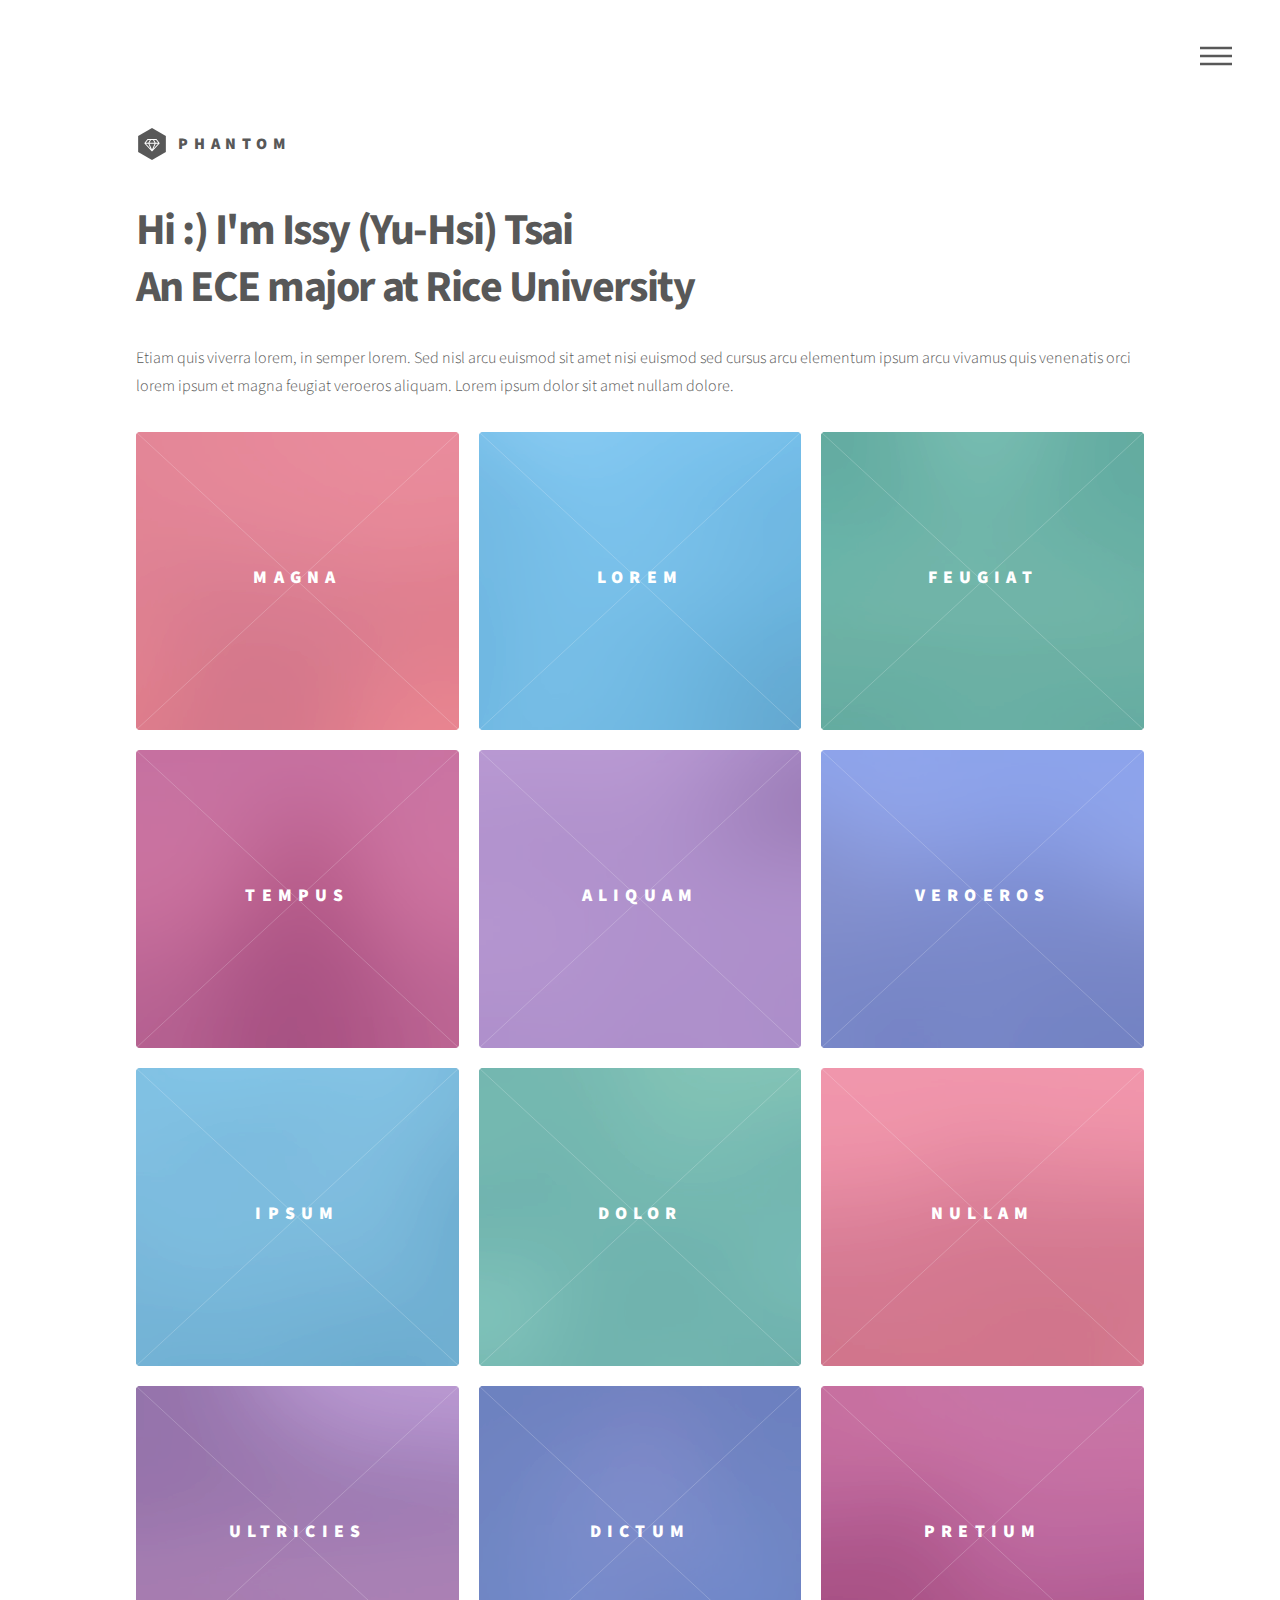
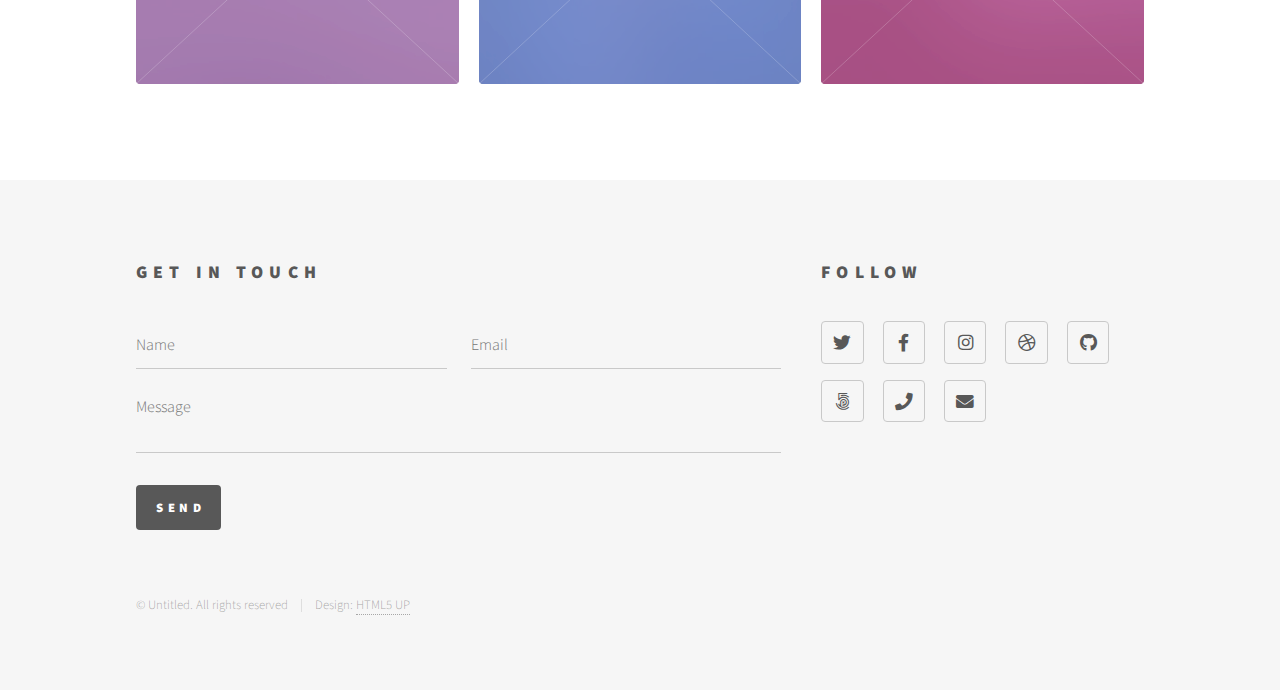
==== commit 84a8521b: "Update index.html" ====
--- a/index.html
+++ b/index.html
@@ -1,12 +1,15 @@
 <!DOCTYPE HTML>
 <!--
+	Yu-Hsi (Issy) Tsai's Personal Website
+
+	--TEMPLATE INFO--
 	Phantom by HTML5 UP
 	html5up.net | @ajlkn
 	Free for personal and commercial use under the CCA 3.0 license (html5up.net/license)
 -->
 <html>
 	<head>
-		<title>Phantom by HTML5 UP</title>
+		<title>Issy Tsai</title>
 		<meta charset="utf-8" />
 		<meta name="viewport" content="width=device-width, initial-scale=1, user-scalable=no" />
 		<link rel="stylesheet" href="assets/css/main.css" />
@@ -51,8 +54,8 @@
 					<div id="main">
 						<div class="inner">
 							<header>
-								<h1>This is Phantom, a free, fully responsive site<br />
-								template designed by <a href="http://html5up.net">HTML5 UP</a>.</h1>
+								<h1>Hi :) I'm Issy (Yu-Hsi) Tsai<br />
+								An ECE major at Rice University</h1>
 								<p>Etiam quis viverra lorem, in semper lorem. Sed nisl arcu euismod sit amet nisi euismod sed cursus arcu elementum ipsum arcu vivamus quis venenatis orci lorem ipsum et magna feugiat veroeros aliquam. Lorem ipsum dolor sit amet nullam dolore.</p>
 							</header>
 							<section class="tiles">
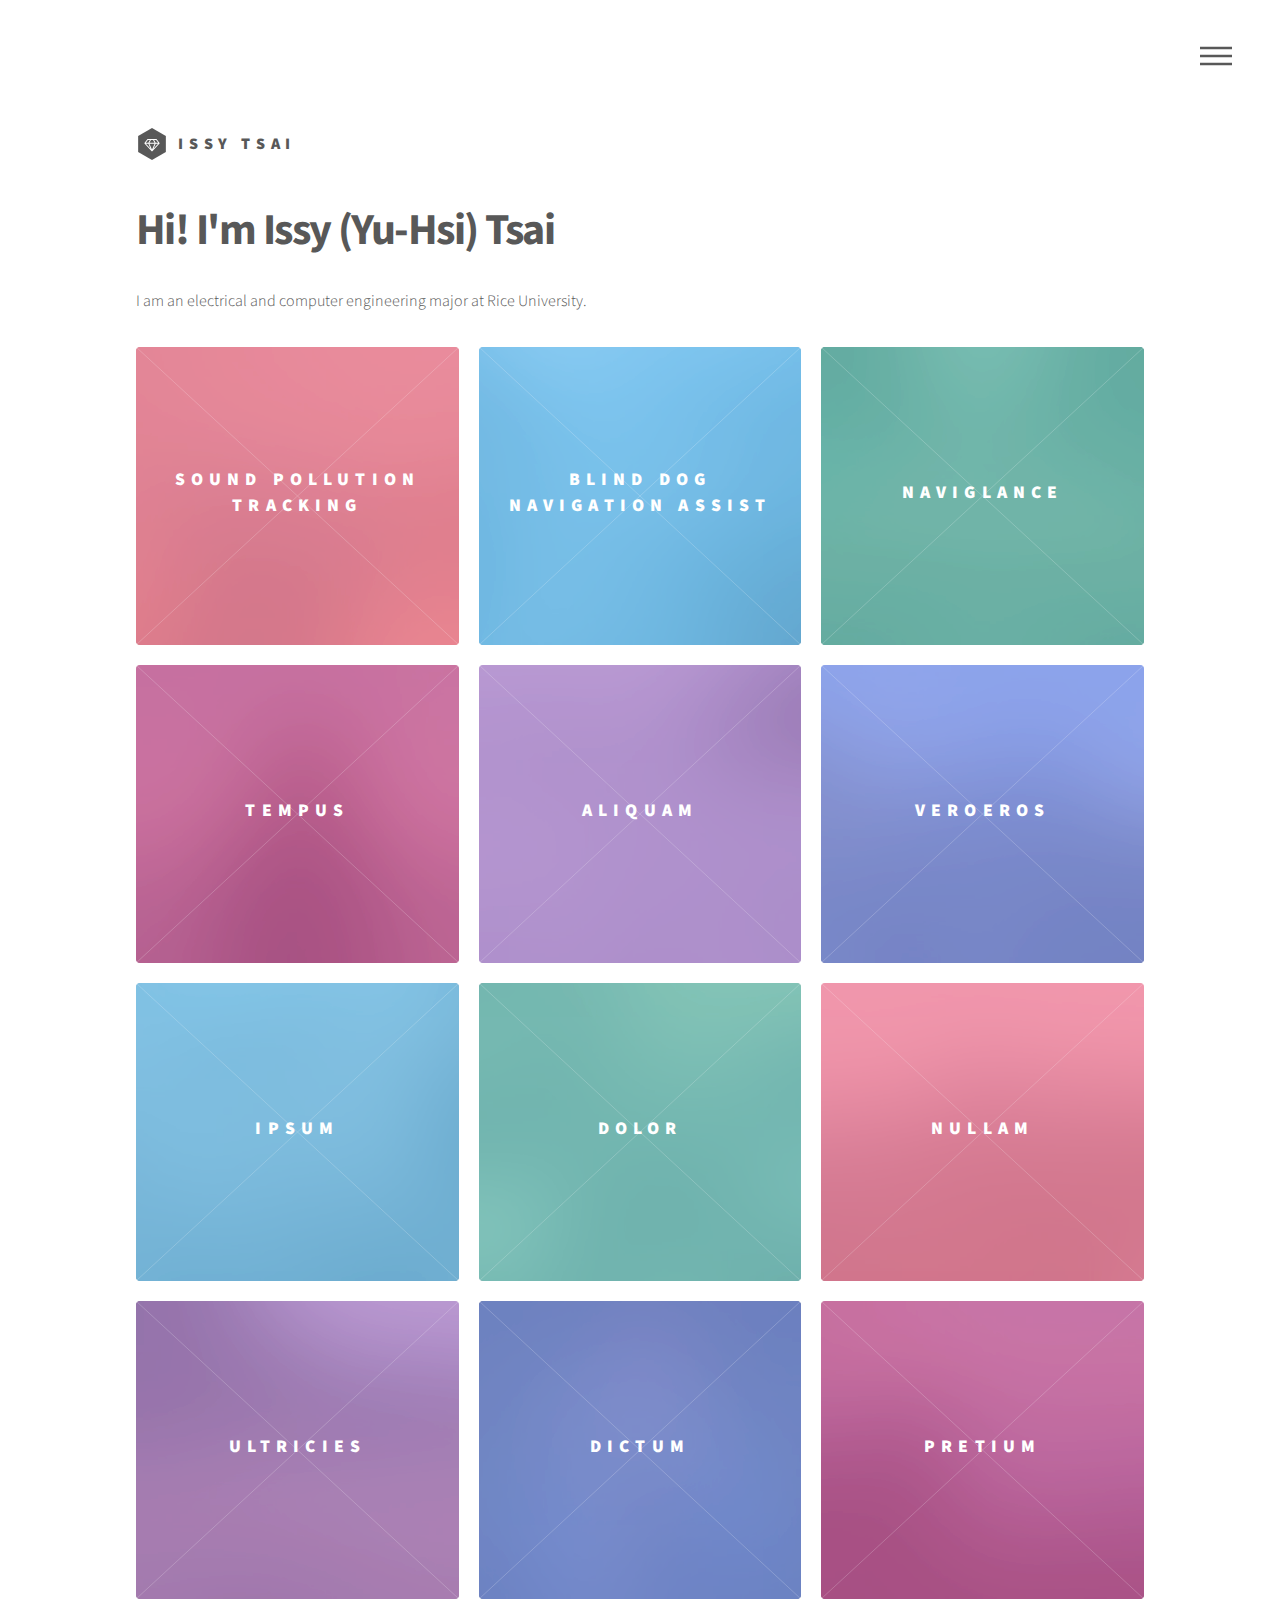
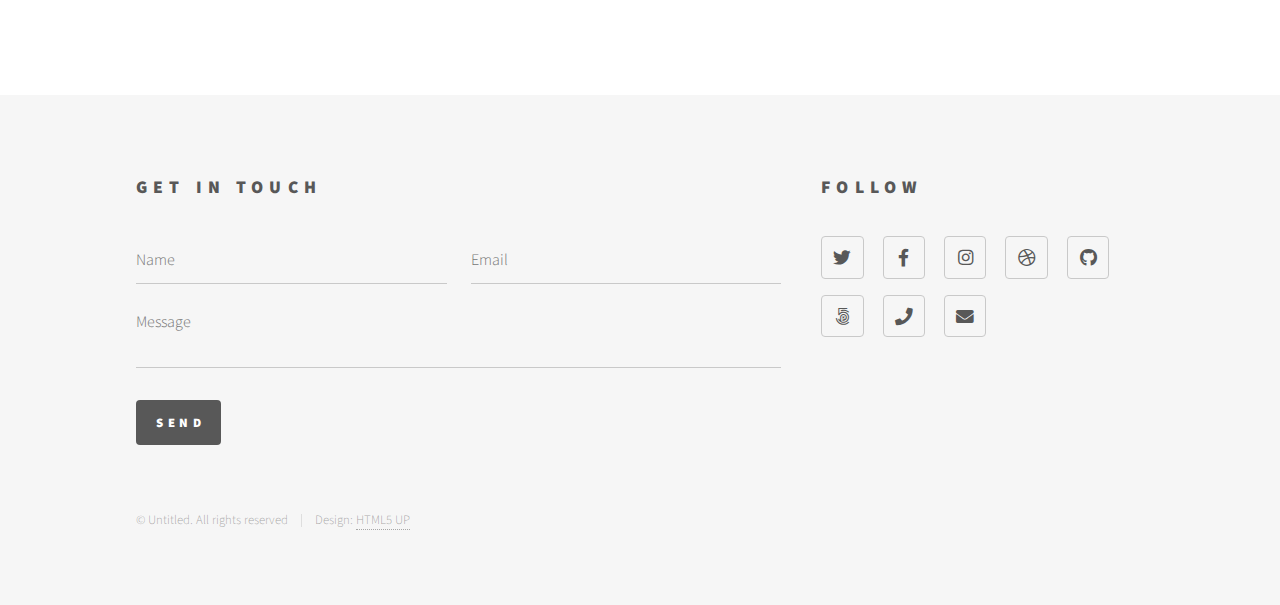
==== commit b71e38bf: "index; readme" ====
--- a/index.html
+++ b/index.html
@@ -25,7 +25,7 @@
 
 							<!-- Logo -->
 								<a href="index.html" class="logo">
-									<span class="symbol"><img src="images/logo.svg" alt="" /></span><span class="title">Phantom</span>
+									<span class="symbol"><img src="images/logo.svg" alt="" /></span><span class="title">Issy Tsai</span>
 								</a>
 
 							<!-- Nav -->
@@ -54,9 +54,8 @@
 					<div id="main">
 						<div class="inner">
 							<header>
-								<h1>Hi :) I'm Issy (Yu-Hsi) Tsai<br />
-								An ECE major at Rice University</h1>
-								<p>Etiam quis viverra lorem, in semper lorem. Sed nisl arcu euismod sit amet nisi euismod sed cursus arcu elementum ipsum arcu vivamus quis venenatis orci lorem ipsum et magna feugiat veroeros aliquam. Lorem ipsum dolor sit amet nullam dolore.</p>
+								<h1>Hi! I'm Issy (Yu-Hsi) Tsai</h1>
+								<p>I am an electrical and computer engineering major at Rice University.</p>
 							</header>
 							<section class="tiles">
 								<article class="style1">
@@ -64,7 +63,7 @@
 										<img src="images/pic01.jpg" alt="" />
 									</span>
 									<a href="generic.html">
-										<h2>Magna</h2>
+										<h2>Sound Pollution Tracking</h2>
 										<div class="content">
 											<p>Sed nisl arcu euismod sit amet nisi lorem etiam dolor veroeros et feugiat.</p>
 										</div>
@@ -75,7 +74,7 @@
 										<img src="images/pic02.jpg" alt="" />
 									</span>
 									<a href="generic.html">
-										<h2>Lorem</h2>
+										<h2>Blind Dog Navigation Assist</h2>
 										<div class="content">
 											<p>Sed nisl arcu euismod sit amet nisi lorem etiam dolor veroeros et feugiat.</p>
 										</div>
@@ -86,9 +85,9 @@
 										<img src="images/pic03.jpg" alt="" />
 									</span>
 									<a href="generic.html">
-										<h2>Feugiat</h2>
-										<div class="content">
-											<p>Sed nisl arcu euismod sit amet nisi lorem etiam dolor veroeros et feugiat.</p>
+										<h2>NaviGlance</h2>
+										<div class="content">
+											<p>HackRice 14</p>
 										</div>
 									</a>
 								</article>
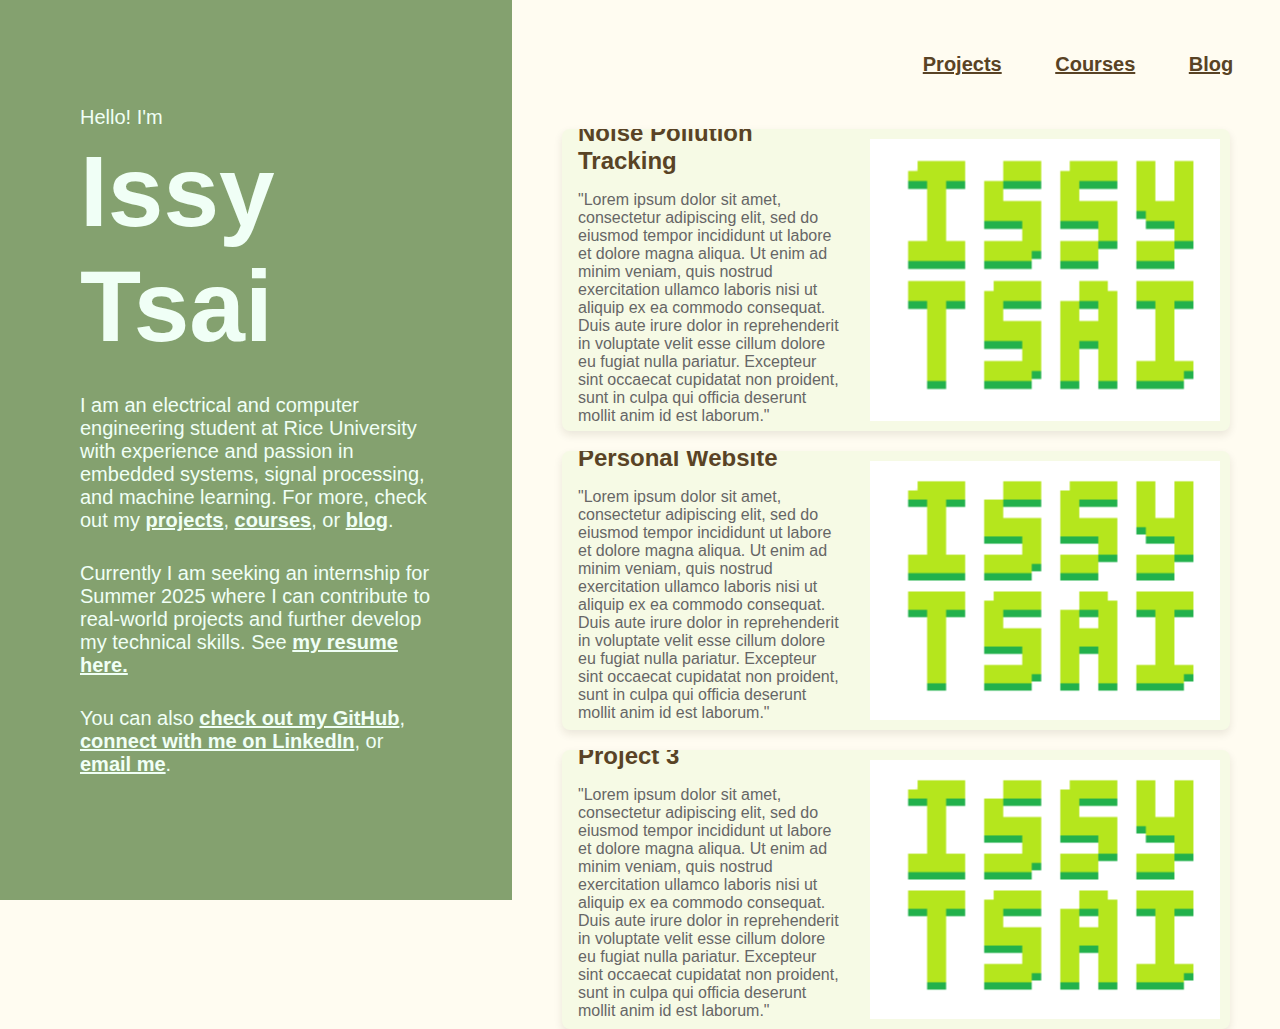
==== commit bbce56c7: "new site" ====
--- a/index.html
+++ b/index.html
@@ -1,248 +1,85 @@
-<!DOCTYPE HTML>
-<!--
-	Yu-Hsi (Issy) Tsai's Personal Website
+<!DOCTYPE html>
+<html>
+    <head>
+        <title>Issy Tsai</title>
+        <meta name="viewport" content="width=device-width, initial-scale=1, user-scalable=no" />
+        <link rel="icon" type="favicon" href="favicon.ico">
+		<link rel="stylesheet" href="style.css" />
+    </head>
+    <body>
+        <div class="homepage">
+            <div class="sidebar">
+                <div class="introduction">
+                    <p class="hi">Hello! I'm</p>
+                    <p class="hi name"> Issy Tsai </p>
+                    <p class="blurb">
+                        I am an electrical and computer engineering student at Rice University with experience and passion in embedded systems, 
+                        signal processing, and machine learning. For more, check out my <a href="projects.html">projects</a>, 
+                        <a href="courses.html">courses</a>, 
+                        or <a href="blog.html">blog</a>.
+                    </p>
+                    <p class="blurb">
+                        Currently I am seeking an internship for Summer 2025 where I can contribute to real-world projects 
+                        and further develop my technical skills. See <a href="resume.pdf">my resume here.</a>
+                    </p>
 
-	--TEMPLATE INFO--
-	Phantom by HTML5 UP
-	html5up.net | @ajlkn
-	Free for personal and commercial use under the CCA 3.0 license (html5up.net/license)
--->
-<html>
-	<head>
-		<title>Issy Tsai</title>
-		<meta charset="utf-8" />
-		<meta name="viewport" content="width=device-width, initial-scale=1, user-scalable=no" />
-		<link rel="stylesheet" href="assets/css/main.css" />
-		<noscript><link rel="stylesheet" href="assets/css/noscript.css" /></noscript>
-	</head>
-	<body class="is-preload">
-		<!-- Wrapper -->
-			<div id="wrapper">
-
-				<!-- Header -->
-					<header id="header">
-						<div class="inner">
-
-							<!-- Logo -->
-								<a href="index.html" class="logo">
-									<span class="symbol"><img src="images/logo.svg" alt="" /></span><span class="title">Issy Tsai</span>
-								</a>
-
-							<!-- Nav -->
-								<nav>
-									<ul>
-										<li><a href="#menu">Menu</a></li>
-									</ul>
-								</nav>
-
-						</div>
-					</header>
-
-				<!-- Menu -->
-					<nav id="menu">
-						<h2>Menu</h2>
-						<ul>
-							<li><a href="index.html">Home</a></li>
-							<li><a href="generic.html">Ipsum veroeros</a></li>
-							<li><a href="generic.html">Tempus etiam</a></li>
-							<li><a href="generic.html">Consequat dolor</a></li>
-							<li><a href="elements.html">Elements</a></li>
-						</ul>
-					</nav>
-
-				<!-- Main -->
-					<div id="main">
-						<div class="inner">
-							<header>
-								<h1>Hi! I'm Issy (Yu-Hsi) Tsai</h1>
-								<p>I am an electrical and computer engineering major at Rice University.</p>
-							</header>
-							<section class="tiles">
-								<article class="style1">
-									<span class="image">
-										<img src="images/pic01.jpg" alt="" />
-									</span>
-									<a href="generic.html">
-										<h2>Sound Pollution Tracking</h2>
-										<div class="content">
-											<p>Sed nisl arcu euismod sit amet nisi lorem etiam dolor veroeros et feugiat.</p>
-										</div>
-									</a>
-								</article>
-								<article class="style2">
-									<span class="image">
-										<img src="images/pic02.jpg" alt="" />
-									</span>
-									<a href="generic.html">
-										<h2>Blind Dog Navigation Assist</h2>
-										<div class="content">
-											<p>Sed nisl arcu euismod sit amet nisi lorem etiam dolor veroeros et feugiat.</p>
-										</div>
-									</a>
-								</article>
-								<article class="style3">
-									<span class="image">
-										<img src="images/pic03.jpg" alt="" />
-									</span>
-									<a href="generic.html">
-										<h2>NaviGlance</h2>
-										<div class="content">
-											<p>HackRice 14</p>
-										</div>
-									</a>
-								</article>
-								<article class="style4">
-									<span class="image">
-										<img src="images/pic04.jpg" alt="" />
-									</span>
-									<a href="generic.html">
-										<h2>Tempus</h2>
-										<div class="content">
-											<p>Sed nisl arcu euismod sit amet nisi lorem etiam dolor veroeros et feugiat.</p>
-										</div>
-									</a>
-								</article>
-								<article class="style5">
-									<span class="image">
-										<img src="images/pic05.jpg" alt="" />
-									</span>
-									<a href="generic.html">
-										<h2>Aliquam</h2>
-										<div class="content">
-											<p>Sed nisl arcu euismod sit amet nisi lorem etiam dolor veroeros et feugiat.</p>
-										</div>
-									</a>
-								</article>
-								<article class="style6">
-									<span class="image">
-										<img src="images/pic06.jpg" alt="" />
-									</span>
-									<a href="generic.html">
-										<h2>Veroeros</h2>
-										<div class="content">
-											<p>Sed nisl arcu euismod sit amet nisi lorem etiam dolor veroeros et feugiat.</p>
-										</div>
-									</a>
-								</article>
-								<article class="style2">
-									<span class="image">
-										<img src="images/pic07.jpg" alt="" />
-									</span>
-									<a href="generic.html">
-										<h2>Ipsum</h2>
-										<div class="content">
-											<p>Sed nisl arcu euismod sit amet nisi lorem etiam dolor veroeros et feugiat.</p>
-										</div>
-									</a>
-								</article>
-								<article class="style3">
-									<span class="image">
-										<img src="images/pic08.jpg" alt="" />
-									</span>
-									<a href="generic.html">
-										<h2>Dolor</h2>
-										<div class="content">
-											<p>Sed nisl arcu euismod sit amet nisi lorem etiam dolor veroeros et feugiat.</p>
-										</div>
-									</a>
-								</article>
-								<article class="style1">
-									<span class="image">
-										<img src="images/pic09.jpg" alt="" />
-									</span>
-									<a href="generic.html">
-										<h2>Nullam</h2>
-										<div class="content">
-											<p>Sed nisl arcu euismod sit amet nisi lorem etiam dolor veroeros et feugiat.</p>
-										</div>
-									</a>
-								</article>
-								<article class="style5">
-									<span class="image">
-										<img src="images/pic10.jpg" alt="" />
-									</span>
-									<a href="generic.html">
-										<h2>Ultricies</h2>
-										<div class="content">
-											<p>Sed nisl arcu euismod sit amet nisi lorem etiam dolor veroeros et feugiat.</p>
-										</div>
-									</a>
-								</article>
-								<article class="style6">
-									<span class="image">
-										<img src="images/pic11.jpg" alt="" />
-									</span>
-									<a href="generic.html">
-										<h2>Dictum</h2>
-										<div class="content">
-											<p>Sed nisl arcu euismod sit amet nisi lorem etiam dolor veroeros et feugiat.</p>
-										</div>
-									</a>
-								</article>
-								<article class="style4">
-									<span class="image">
-										<img src="images/pic12.jpg" alt="" />
-									</span>
-									<a href="generic.html">
-										<h2>Pretium</h2>
-										<div class="content">
-											<p>Sed nisl arcu euismod sit amet nisi lorem etiam dolor veroeros et feugiat.</p>
-										</div>
-									</a>
-								</article>
-							</section>
-						</div>
-					</div>
-
-				<!-- Footer -->
-					<footer id="footer">
-						<div class="inner">
-							<section>
-								<h2>Get in touch</h2>
-								<form method="post" action="#">
-									<div class="fields">
-										<div class="field half">
-											<input type="text" name="name" id="name" placeholder="Name" />
-										</div>
-										<div class="field half">
-											<input type="email" name="email" id="email" placeholder="Email" />
-										</div>
-										<div class="field">
-											<textarea name="message" id="message" placeholder="Message"></textarea>
-										</div>
-									</div>
-									<ul class="actions">
-										<li><input type="submit" value="Send" class="primary" /></li>
-									</ul>
-								</form>
-							</section>
-							<section>
-								<h2>Follow</h2>
-								<ul class="icons">
-									<li><a href="#" class="icon brands style2 fa-twitter"><span class="label">Twitter</span></a></li>
-									<li><a href="#" class="icon brands style2 fa-facebook-f"><span class="label">Facebook</span></a></li>
-									<li><a href="#" class="icon brands style2 fa-instagram"><span class="label">Instagram</span></a></li>
-									<li><a href="#" class="icon brands style2 fa-dribbble"><span class="label">Dribbble</span></a></li>
-									<li><a href="#" class="icon brands style2 fa-github"><span class="label">GitHub</span></a></li>
-									<li><a href="#" class="icon brands style2 fa-500px"><span class="label">500px</span></a></li>
-									<li><a href="#" class="icon solid style2 fa-phone"><span class="label">Phone</span></a></li>
-									<li><a href="#" class="icon solid style2 fa-envelope"><span class="label">Email</span></a></li>
-								</ul>
-							</section>
-							<ul class="copyright">
-								<li>&copy; Untitled. All rights reserved</li><li>Design: <a href="http://html5up.net">HTML5 UP</a></li>
-							</ul>
-						</div>
-					</footer>
-
-			</div>
-
-		<!-- Scripts -->
-			<script src="assets/js/jquery.min.js"></script>
-			<script src="assets/js/browser.min.js"></script>
-			<script src="assets/js/breakpoints.min.js"></script>
-			<script src="assets/js/util.js"></script>
-			<script src="assets/js/main.js"></script>
-
-	</body>
+                    <p class="blurb">
+                        You can also
+                        <a href="https://www.linkedin.com/in/yu-hsi-tsai/">check out my GitHub</a>, 
+                        <a href="https://www.linkedin.com/in/yu-hsi-tsai/">connect with me on LinkedIn</a>, or
+                        <a href="mailto:yuuhsii.tsai@gmail.com">email me</a>.
+                    </p>
+                </div>
+            </div>
+            <div class="navbar">
+                <a href="projects.html">Projects</a>
+                <a href="courses.html">Courses</a>
+                <a href="blog.html">Blog</a>
+            </div>
+            <div class="content">
+                <div class="card project1">
+                    <div class="card-content">
+                        <h2 class="card-title">Noise Pollution Tracking</h2>
+                        <p class="card-description">
+                            "Lorem ipsum dolor sit amet, consectetur adipiscing elit, 
+                            sed do eiusmod tempor incididunt ut labore et dolore magna aliqua. 
+                            Ut enim ad minim veniam, quis nostrud exercitation ullamco laboris nisi ut aliquip 
+                            ex ea commodo consequat. Duis aute irure dolor in reprehenderit in voluptate velit 
+                            esse cillum dolore eu fugiat nulla pariatur. Excepteur sint occaecat cupidatat non proident, 
+                            sunt in culpa qui officia deserunt mollit anim id est laborum."
+                        </p>
+                    </div>
+                    <img src="ISSYTSAI.png" alt="Card Image 3" class="card-image">
+                </div>
+                <div class="card project2">
+                    <div class="card-content">
+                        <h2 class="card-title">Personal Website</h2>
+                        <p class="card-description">
+                            "Lorem ipsum dolor sit amet, consectetur adipiscing elit, 
+                            sed do eiusmod tempor incididunt ut labore et dolore magna aliqua. 
+                            Ut enim ad minim veniam, quis nostrud exercitation ullamco laboris nisi ut aliquip 
+                            ex ea commodo consequat. Duis aute irure dolor in reprehenderit in voluptate velit 
+                            esse cillum dolore eu fugiat nulla pariatur. Excepteur sint occaecat cupidatat non proident, 
+                            sunt in culpa qui officia deserunt mollit anim id est laborum."
+                        </p>
+                    </div>
+                    <img src="ISSYTSAI.png" alt="Card Image 3" class="card-image">
+                </div>
+                <div class="card project1">
+                    <div class="card-content">
+                        <h2 class="card-title">Project 3</h2>
+                        <p class="card-description">
+                            "Lorem ipsum dolor sit amet, consectetur adipiscing elit, 
+                            sed do eiusmod tempor incididunt ut labore et dolore magna aliqua. 
+                            Ut enim ad minim veniam, quis nostrud exercitation ullamco laboris nisi ut aliquip 
+                            ex ea commodo consequat. Duis aute irure dolor in reprehenderit in voluptate velit 
+                            esse cillum dolore eu fugiat nulla pariatur. Excepteur sint occaecat cupidatat non proident, 
+                            sunt in culpa qui officia deserunt mollit anim id est laborum."
+                        </p>
+                    </div>
+                    <img src="ISSYTSAI.png" alt="Card Image 3" class="card-image">
+                </div>
+            </div>   
+        </div>
+    </body>
 </html>--- a/style.css
+++ b/style.css
@@ -0,0 +1,130 @@
+html, body{
+    margin: 0;
+    padding: 0;
+    font-family: helvetica, sans-serif;
+}
+
+body {
+    background-color: #fffcf1;
+    height:100%;
+}
+
+.homepage {
+    display: grid;
+    grid-template-rows: 1fr 7fr;
+    grid-template-columns: 4fr 3fr 3fr;
+}
+
+.sidebar{
+    background-color: #84a16f;
+    height: 100vh;
+    width: 40%;
+    position: fixed;
+
+    align-self: start;
+    grid-row: 1 / -1;
+    grid-column: 1 / 2;
+
+    display: grid;
+    grid-template-columns: 1;
+    grid-template-rows: 1fr 5fr 2fr 2fr;
+}
+
+.introduction{
+    grid-row: 2 / 3;
+    grid-column: 1 / -1;
+
+    padding-left: 75px;
+    padding-right: 75px;
+    padding-top: 75px;
+
+    font-size: 1.25em;
+    font-weight: 500;
+}
+
+.hi{
+    margin: 5px;
+    color: rgb(240, 255, 246);
+}
+
+.name{
+    font-size: 5em;
+    font-weight: bold;
+    color: rgb(240, 255, 246);
+}
+
+.blurb{
+    margin-left: 5px;
+    margin-top: 30px;
+    color:  rgb(240, 255, 246);
+}
+
+.introduction a{
+    display: inline;
+    color: rgb(240, 255, 246);
+    font-weight: bold;
+}
+
+.navbar{
+    grid-row: 1 / 2;
+    grid-column: 3 / -1;
+
+    display: flex;
+    justify-content: space-around;
+    align-items: center;
+    margin-right: 20px;
+}
+
+.navbar a{
+    color: rgb(89, 67, 37);
+    font-weight: bold;
+    font-size: 1.25em;
+}
+
+.content{
+    height: 100vh;
+    grid-row: 2 / -1;
+    grid-column: 2 / -1;
+
+    display: flex;
+    flex-direction: column;       /* Stack cards in a column */
+    gap: 20px;                   /* Space between cards */
+}
+
+.card {
+    display: flex;
+    background-color: #f6fae5;
+    color: rgb(89, 67, 37);
+    box-shadow: 0 4px 8px rgba(51, 40, 23, 0.1); /* Shadow effect */
+    border-radius: 8px;          /* Rounded corners */
+    overflow: hidden;             /* Prevent overflow of content */
+    /*width: 100vw;                 /* Set a width for the card */
+    margin-left: 50px;                 /* Spacing around the card */
+    margin-right: 50px;
+    transition: transform 0.2s;   /* Smooth transition on hover */
+
+}
+
+.card-image {
+    width: 350px;                /* Fixed width for the image */
+    height: auto;                /* Maintain aspect ratio */
+    margin: 10px;
+}
+
+.card-content {
+    padding: 16px;               /* Spacing inside the card */
+    display: flex;               /* Use flexbox for vertical alignment */
+    flex-direction: column;      /* Arrange content vertically */
+    justify-content: center;      /* Center content vertically */
+    flex: 1;                     /* Allow content to take remaining space */
+}
+
+.card-title {
+    margin: 0;                   /* Remove default margin */
+    font-size: 1.5em;            /* Title font size */
+}
+
+.card-description {
+    color: #666;                 /* Description color */
+}
+
